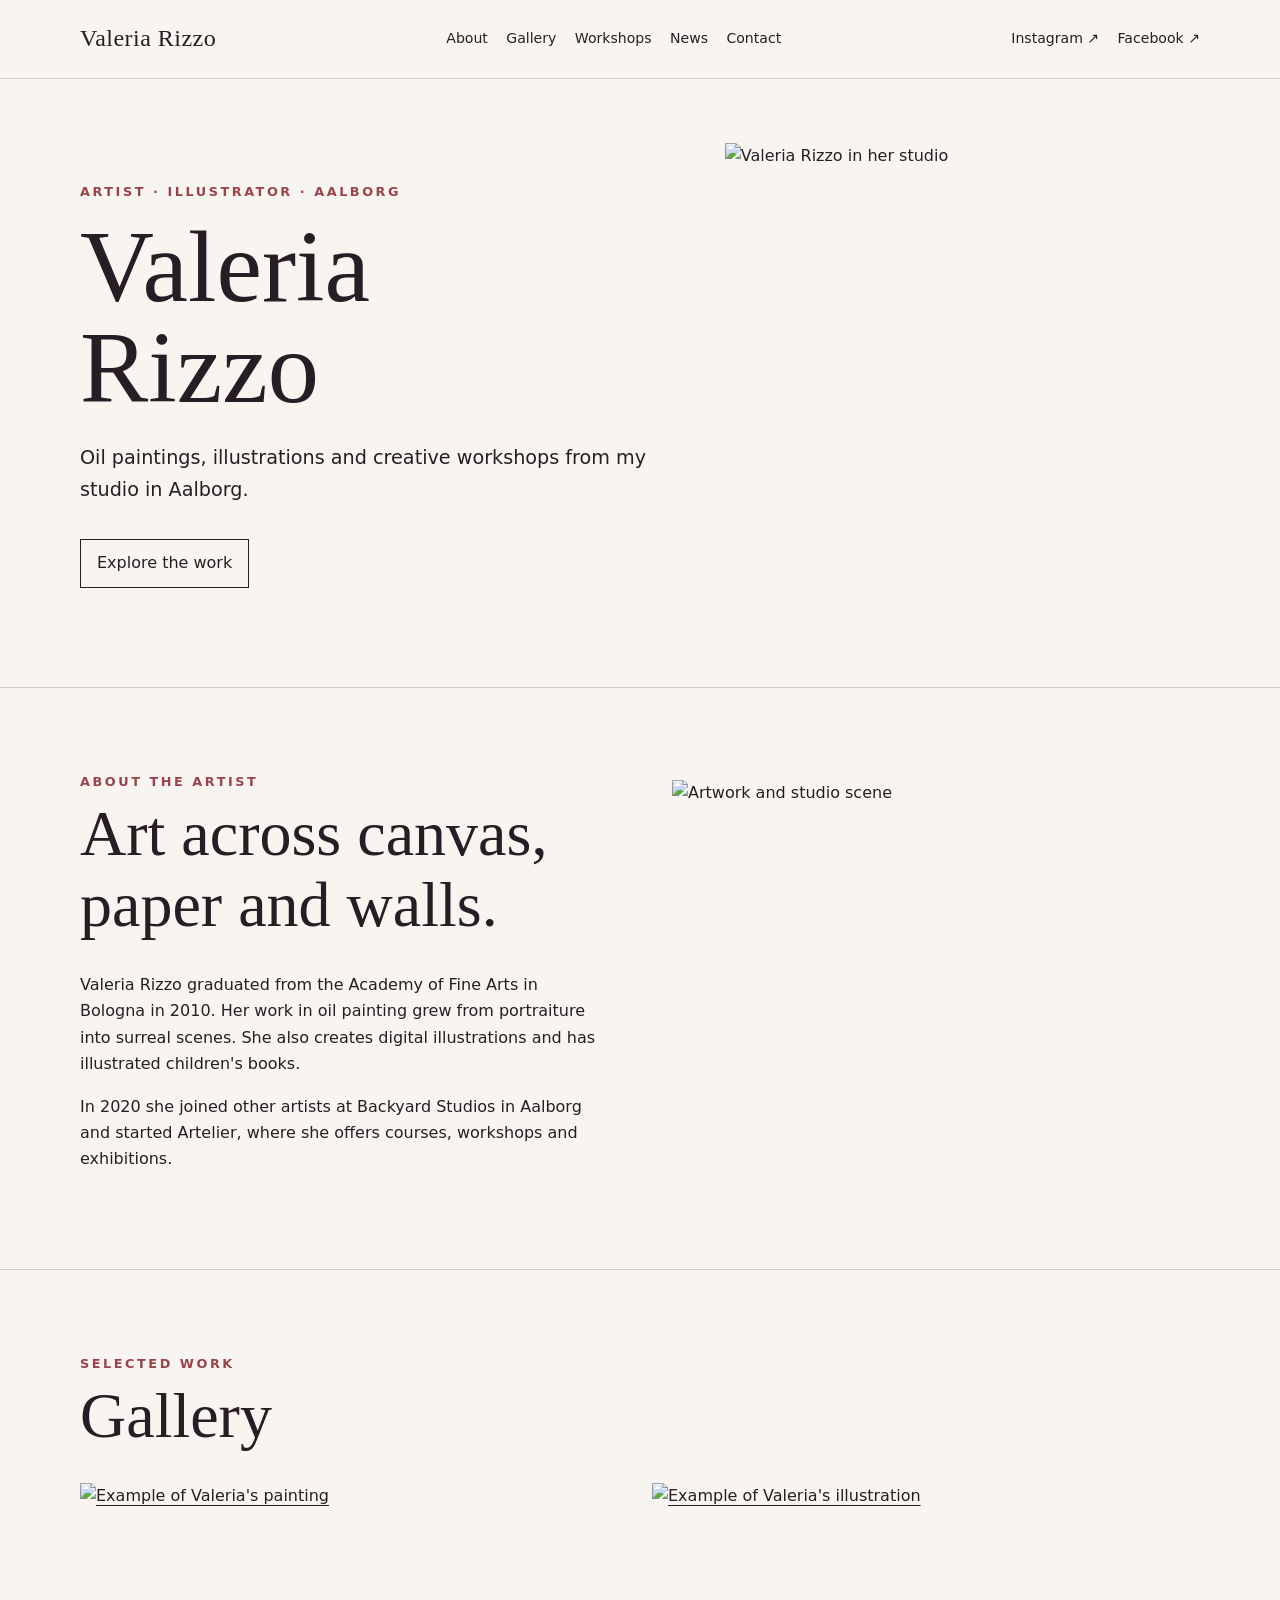
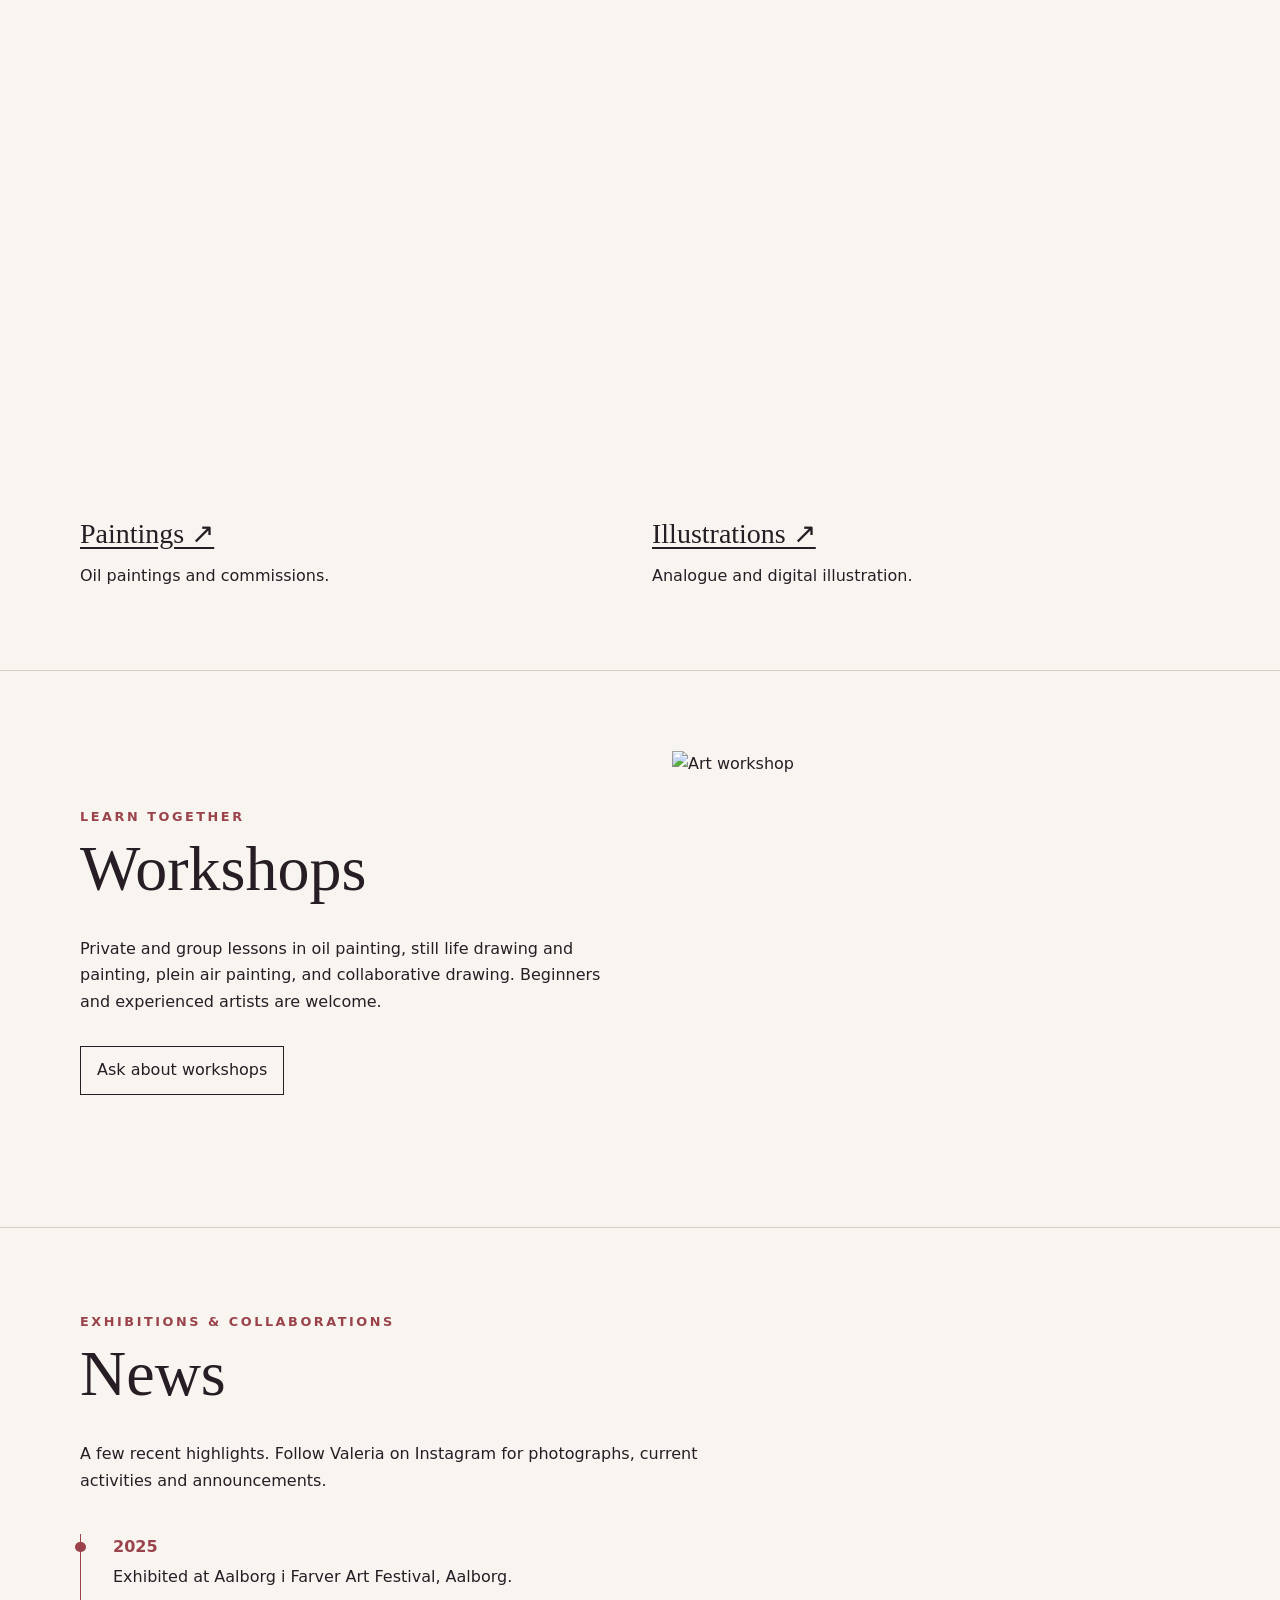
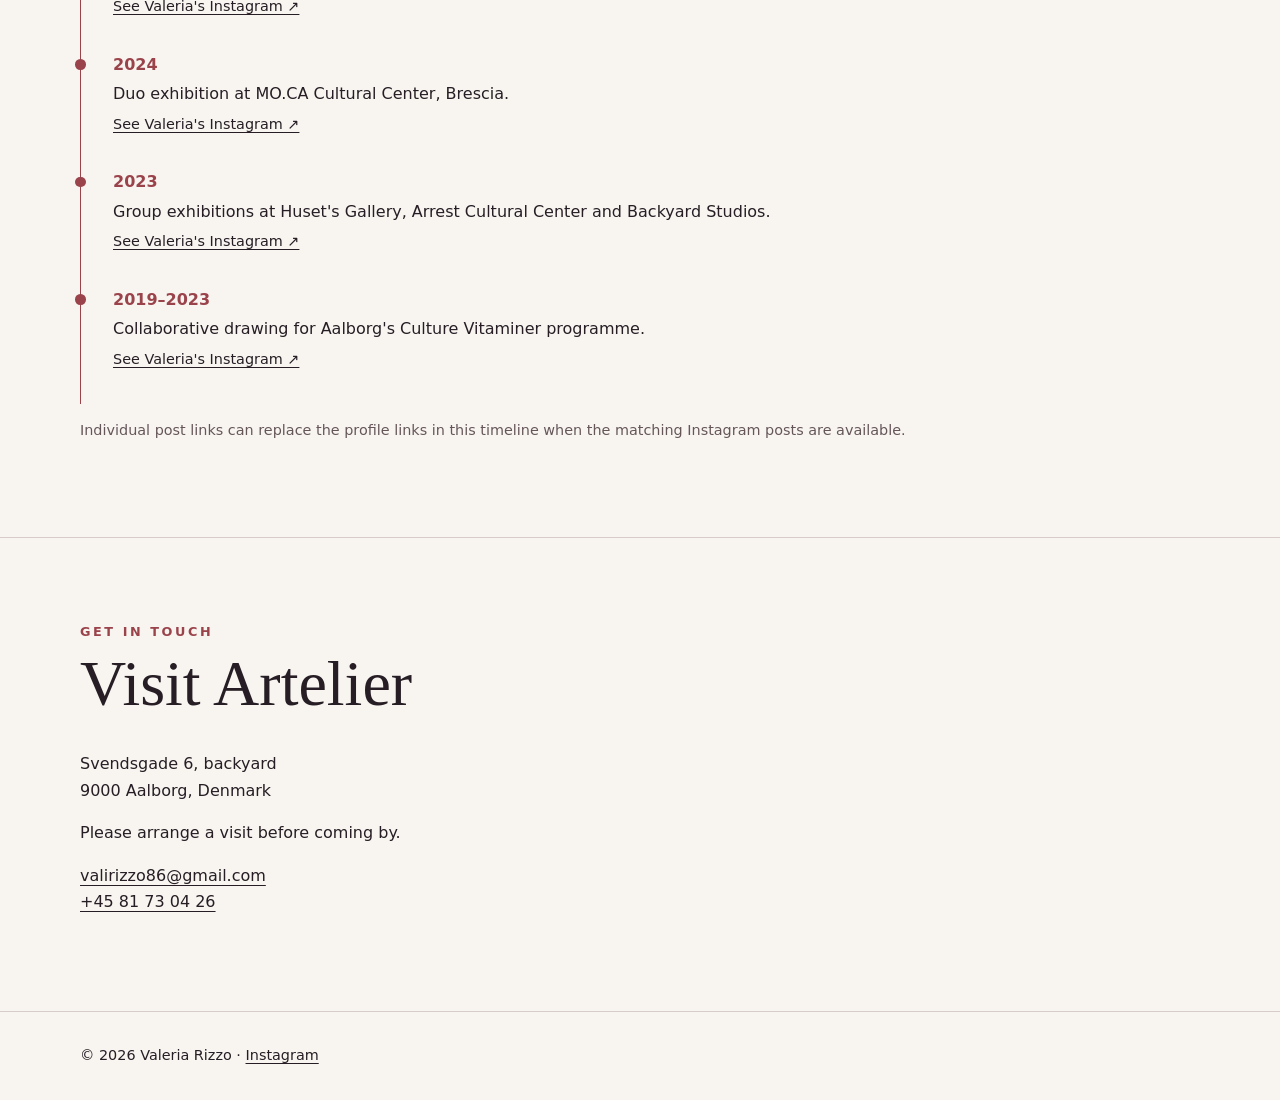
==== index.html @ 7d2f2f13 "Create index.html for artist portfolio website This commit adds a new HTML file for Valeria Rizzo's " ====
<!doctype html>
<html lang="en">
<head>
  <meta charset="utf-8">
  <meta name="viewport" content="width=device-width, initial-scale=1">
  <meta name="description" content="Paintings, illustrations and art workshops by Valeria Rizzo in Aalborg, Denmark.">
  <title>Valeria Rizzo — Artelier</title>
  <link rel="icon" type="image/svg+xml" href="data:image/svg+xml,%3Csvg xmlns='http://www.w3.org/2000/svg' viewBox='0 0 64 64'%3E%3Crect width='64' height='64' fill='%23271e23'/%3E%3Ctext x='32' y='45' fill='%23f7ede4' text-anchor='middle' font-family='serif' font-size='42'%3EV%3C/text%3E%3C/svg%3E">
  <style>
    :root { color-scheme: light; --ink:#261e24; --paper:#f8f5f1; --accent:#9a434b; --line:#d8ccc8; }
    * { box-sizing:border-box; }
    html { scroll-behavior:smooth; }
    body { margin:0; background:var(--paper); color:var(--ink); font:1rem/1.65 system-ui,-apple-system,Segoe UI,sans-serif; }
    a { color:inherit; text-underline-offset:.22em; }
    a:hover { color:var(--accent); }
    img { width:100%; display:block; object-fit:cover; }
    .wrap { width:min(1120px,calc(100% - 2.5rem)); margin:auto; }
    header { border-bottom:1px solid var(--line); background:var(--paper); }
    .top { display:flex; align-items:center; justify-content:space-between; gap:1.5rem; padding:1.2rem 0; }
    .brand, h1, h2, h3 { font-family:Georgia,'Times New Roman',serif; font-weight:400; }
    .brand { font-size:1.5rem; letter-spacing:.02em; text-decoration:none; white-space:nowrap; }
    nav, .social { display:flex; flex-wrap:wrap; gap:.45rem 1.15rem; align-items:center; }
    nav a, .social a { font-size:.88rem; text-decoration:none; }
    .social { justify-content:flex-end; }
    .hero { display:grid; grid-template-columns:1.1fr .9fr; min-height:570px; align-items:center; gap:4rem; padding:4rem 0; }
    .eyebrow { text-transform:uppercase; letter-spacing:.2em; color:var(--accent); font-size:.8rem; font-weight:700; }
    h1 { font-size:clamp(3.8rem,8vw,7.5rem); line-height:.98; margin:.8rem 0 1.5rem; }
    .lead { font-size:1.2rem; max-width:36rem; }
    .hero img { height:480px; }
    section { padding:5rem 0; border-top:1px solid var(--line); }
    h2 { font-size:clamp(2.5rem,5vw,4.2rem); line-height:1.1; margin:.3rem 0 2rem; }
    h3 { font-size:1.75rem; margin:.4rem 0; }
    .split { display:grid; grid-template-columns:1fr 1fr; gap:4rem; align-items:center; }
    .split img { aspect-ratio:4/3; }
    .prose { max-width:66ch; }
    .gallery { display:grid; grid-template-columns:repeat(2,1fr); gap:1.5rem; }
    .gallery article img { aspect-ratio:3/3.4; }
    .gallery article a { display:block; }
    .gallery article p { margin:.3rem 0 0; }
    .timeline { list-style:none; padding:0; margin:2.5rem 0 0; border-left:1px solid var(--accent); }
    .timeline li { position:relative; padding:0 0 2rem 2rem; }
    .timeline li::before { content:''; position:absolute; width:.65rem; height:.65rem; border-radius:50%; background:var(--accent); left:-.36rem; top:.48rem; }
    .timeline time { color:var(--accent); font-weight:700; }
    .timeline p { margin:.2rem 0; }
    .timeline a { font-size:.9rem; }
    .note { font-size:.9rem; color:#65565a; }
    .button { display:inline-block; border:1px solid var(--ink); padding:.65rem 1rem; text-decoration:none; margin-top:.9rem; }
    footer { border-top:1px solid var(--line); padding:2rem 0; font-size:.9rem; }
    @media(max-width:800px) { .top { align-items:flex-start; flex-direction:column; } .hero,.split { grid-template-columns:1fr; gap:2rem; min-height:0; } .hero { padding:3rem 0; } .hero img { height:auto; max-height:520px; } section { padding:3.5rem 0; } }
    @media(max-width:520px) { .gallery { grid-template-columns:1fr; } h1 { font-size:3.8rem; } }
  </style>
</head>
<body>
  <header>
    <div class="wrap top">
      <a class="brand" href="#home">Valeria Rizzo</a>
      <nav aria-label="Main navigation">
        <a href="#about">About</a><a href="#gallery">Gallery</a><a href="#workshops">Workshops</a><a href="#news">News</a><a href="#contact">Contact</a>
      </nav>
      <div class="social"><a href="https://www.instagram.com/valipaint/" target="_blank" rel="noopener noreferrer">Instagram ↗</a><a href="https://www.facebook.com/valeria.rizzo.54738" target="_blank" rel="noopener noreferrer">Facebook ↗</a></div>
    </div>
  </header>
  <main id="home">
    <div class="wrap hero">
      <div><span class="eyebrow">Artist · Illustrator · Aalborg</span><h1>Valeria<br>Rizzo</h1><p class="lead">Oil paintings, illustrations and creative workshops from my studio in Aalborg.</p><a class="button" href="#gallery">Explore the work</a></div>
      <img src="https://static.wixstatic.com/media/8be133_e450e30cafd84d299d033223496c93ed~mv2.jpg" alt="Valeria Rizzo in her studio">
    </div>
    <section id="about"><div class="wrap split"><div><span class="eyebrow">About the artist</span><h2>Art across canvas, paper and walls.</h2><div class="prose"><p>Valeria Rizzo graduated from the Academy of Fine Arts in Bologna in 2010. Her work in oil painting grew from portraiture into surreal scenes. She also creates digital illustrations and has illustrated children's books.</p><p>In 2020 she joined other artists at Backyard Studios in Aalborg and started Artelier, where she offers courses, workshops and exhibitions.</p></div></div><img src="https://static.wixstatic.com/media/8be133_fe0573f189de481abc08527c82d72833~mv2.png" alt="Artwork and studio scene"></div></section>
    <section id="gallery"><div class="wrap"><span class="eyebrow">Selected work</span><h2>Gallery</h2><div class="gallery"><article><a href="https://www.valeandart.com/paintings"><img loading="lazy" src="https://static.wixstatic.com/media/8be133_415001bd65e64ce58bc88fdc8929a309~mv2.jpg" alt="Example of Valeria's painting"><h3>Paintings ↗</h3></a><p>Oil paintings and commissions.</p></article><article><a href="https://www.valeandart.com/illustrations"><img loading="lazy" src="https://static.wixstatic.com/media/8be133_2f87b4382221489284aac93825d49f47~mv2.jpeg" alt="Example of Valeria's illustration"><h3>Illustrations ↗</h3></a><p>Analogue and digital illustration.</p></article></div></div></section>
    <section id="workshops"><div class="wrap split"><div><span class="eyebrow">Learn together</span><h2>Workshops</h2><p class="prose">Private and group lessons in oil painting, still life drawing and painting, plein air painting, and collaborative drawing. Beginners and experienced artists are welcome.</p><a class="button" href="mailto:valirizzo86@gmail.com?subject=Workshop%20enquiry">Ask about workshops</a></div><img loading="lazy" src="https://static.wixstatic.com/media/8be133_0cd5cf7832894fc5b6214b515ec6cce0~mv2.png" alt="Art workshop"></div></section>
    <section id="news"><div class="wrap"><span class="eyebrow">Exhibitions & collaborations</span><h2>News</h2><p class="prose">A few recent highlights. Follow Valeria on Instagram for photographs, current activities and announcements.</p><ol class="timeline"><li><time datetime="2025">2025</time><p>Exhibited at Aalborg i Farver Art Festival, Aalborg.</p><a href="https://www.instagram.com/valipaint/" target="_blank" rel="noopener noreferrer">See Valeria's Instagram ↗</a></li><li><time datetime="2024">2024</time><p>Duo exhibition at MO.CA Cultural Center, Brescia.</p><a href="https://www.instagram.com/valipaint/" target="_blank" rel="noopener noreferrer">See Valeria's Instagram ↗</a></li><li><time datetime="2023">2023</time><p>Group exhibitions at Huset's Gallery, Arrest Cultural Center and Backyard Studios.</p><a href="https://www.instagram.com/valipaint/" target="_blank" rel="noopener noreferrer">See Valeria's Instagram ↗</a></li><li><time datetime="2019">2019–2023</time><p>Collaborative drawing for Aalborg's Culture Vitaminer programme.</p><a href="https://www.instagram.com/valipaint/" target="_blank" rel="noopener noreferrer">See Valeria's Instagram ↗</a></li></ol><p class="note">Individual post links can replace the profile links in this timeline when the matching Instagram posts are available.</p></div></section>
    <section id="contact"><div class="wrap"><span class="eyebrow">Get in touch</span><h2>Visit Artelier</h2><p>Svendsgade 6, backyard<br>9000 Aalborg, Denmark</p><p>Please arrange a visit before coming by.</p><p><a href="mailto:valirizzo86@gmail.com">valirizzo86@gmail.com</a><br><a href="tel:+4581730426">+45 81 73 04 26</a></p></div></section>
  </main>
  <footer><div class="wrap">© <span id="year"></span> Valeria Rizzo · <a href="https://www.instagram.com/valipaint/">Instagram</a></div></footer>
  <script>document.getElementById('year').textContent = new Date().getFullYear();</script>
</body>
</html>
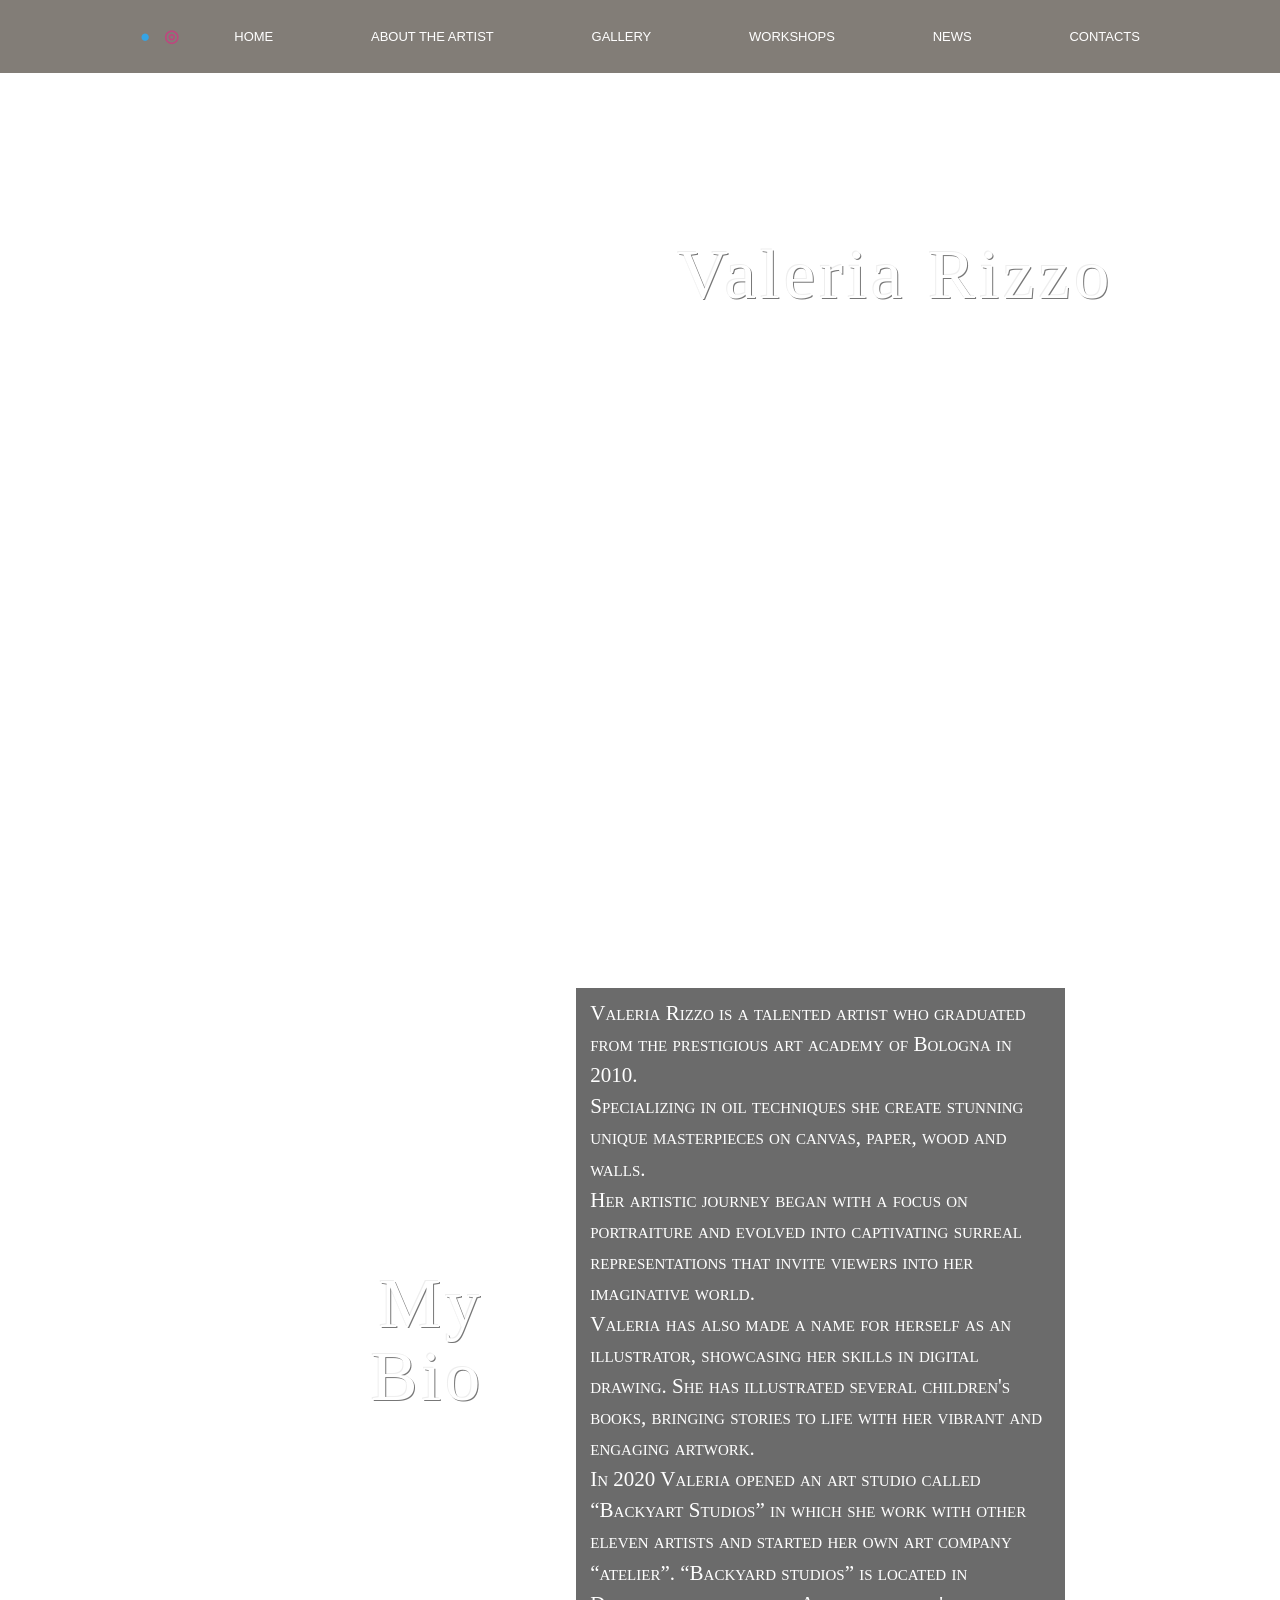
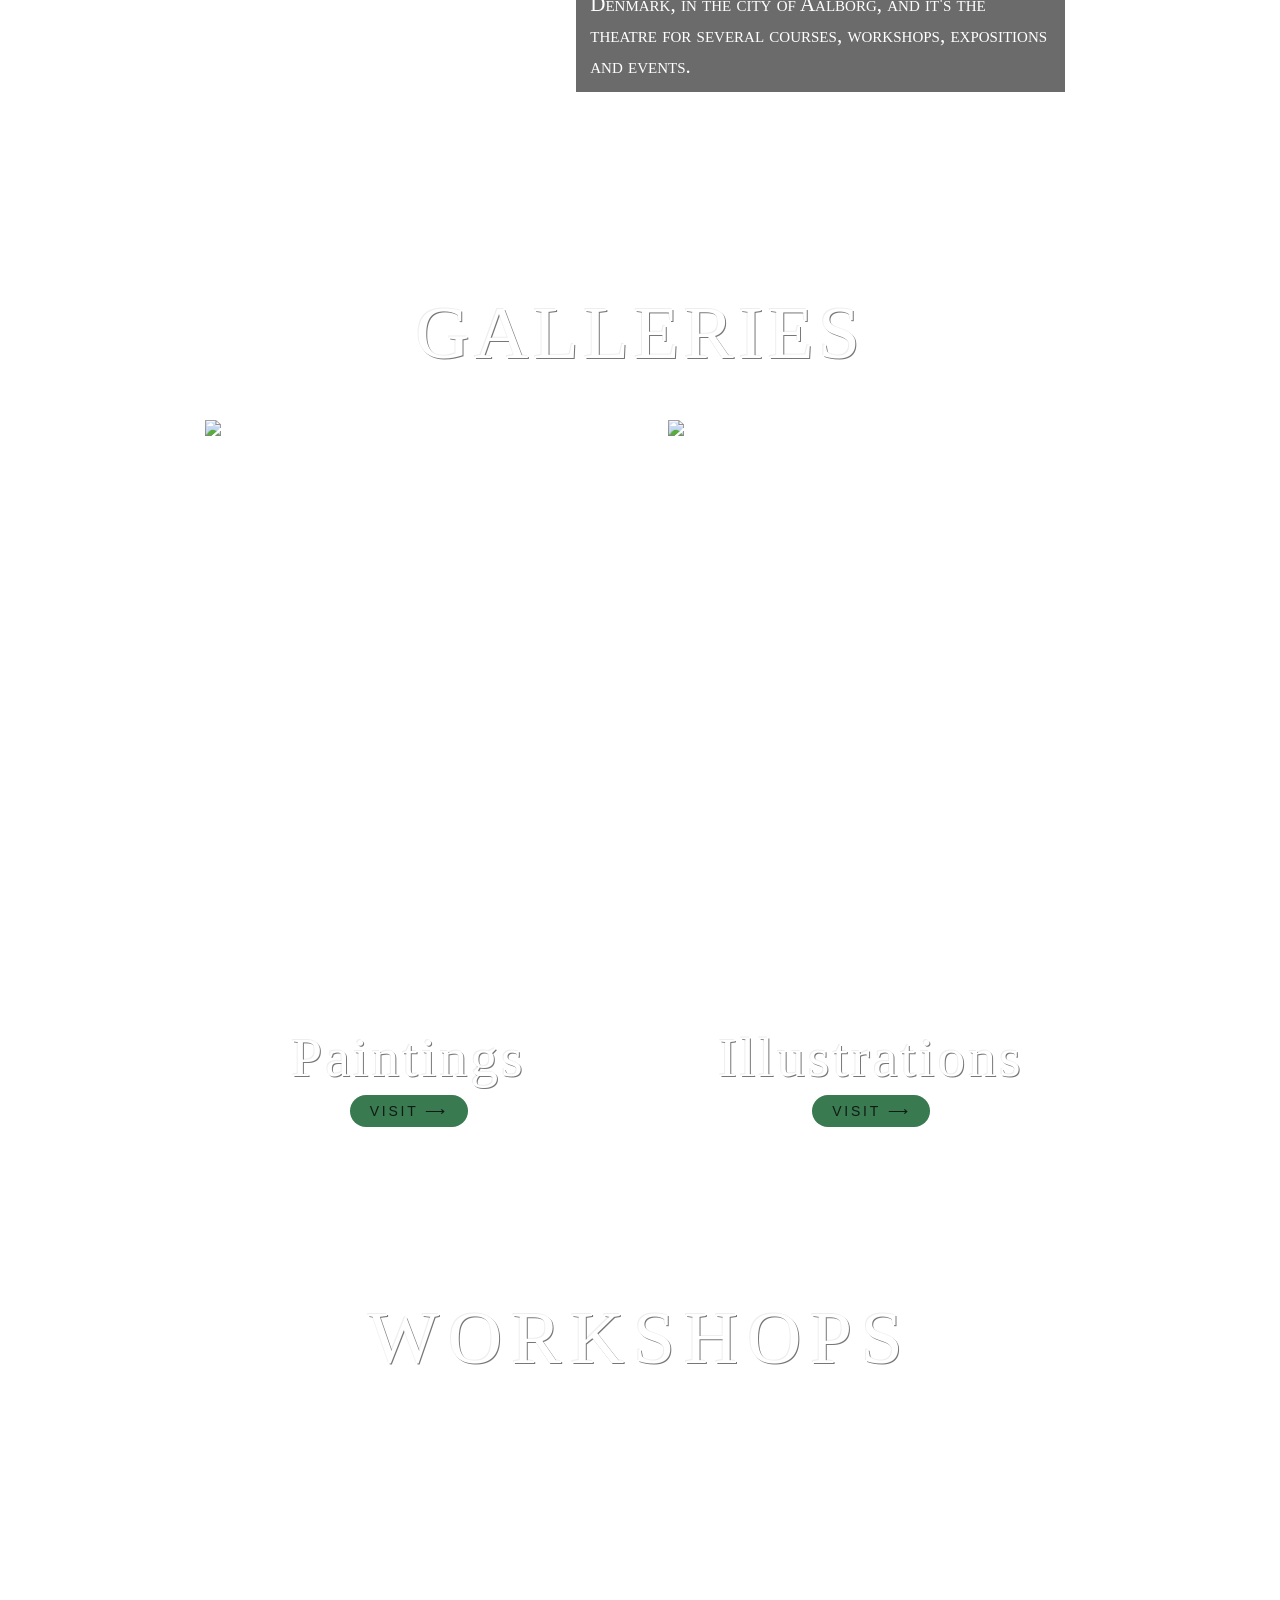
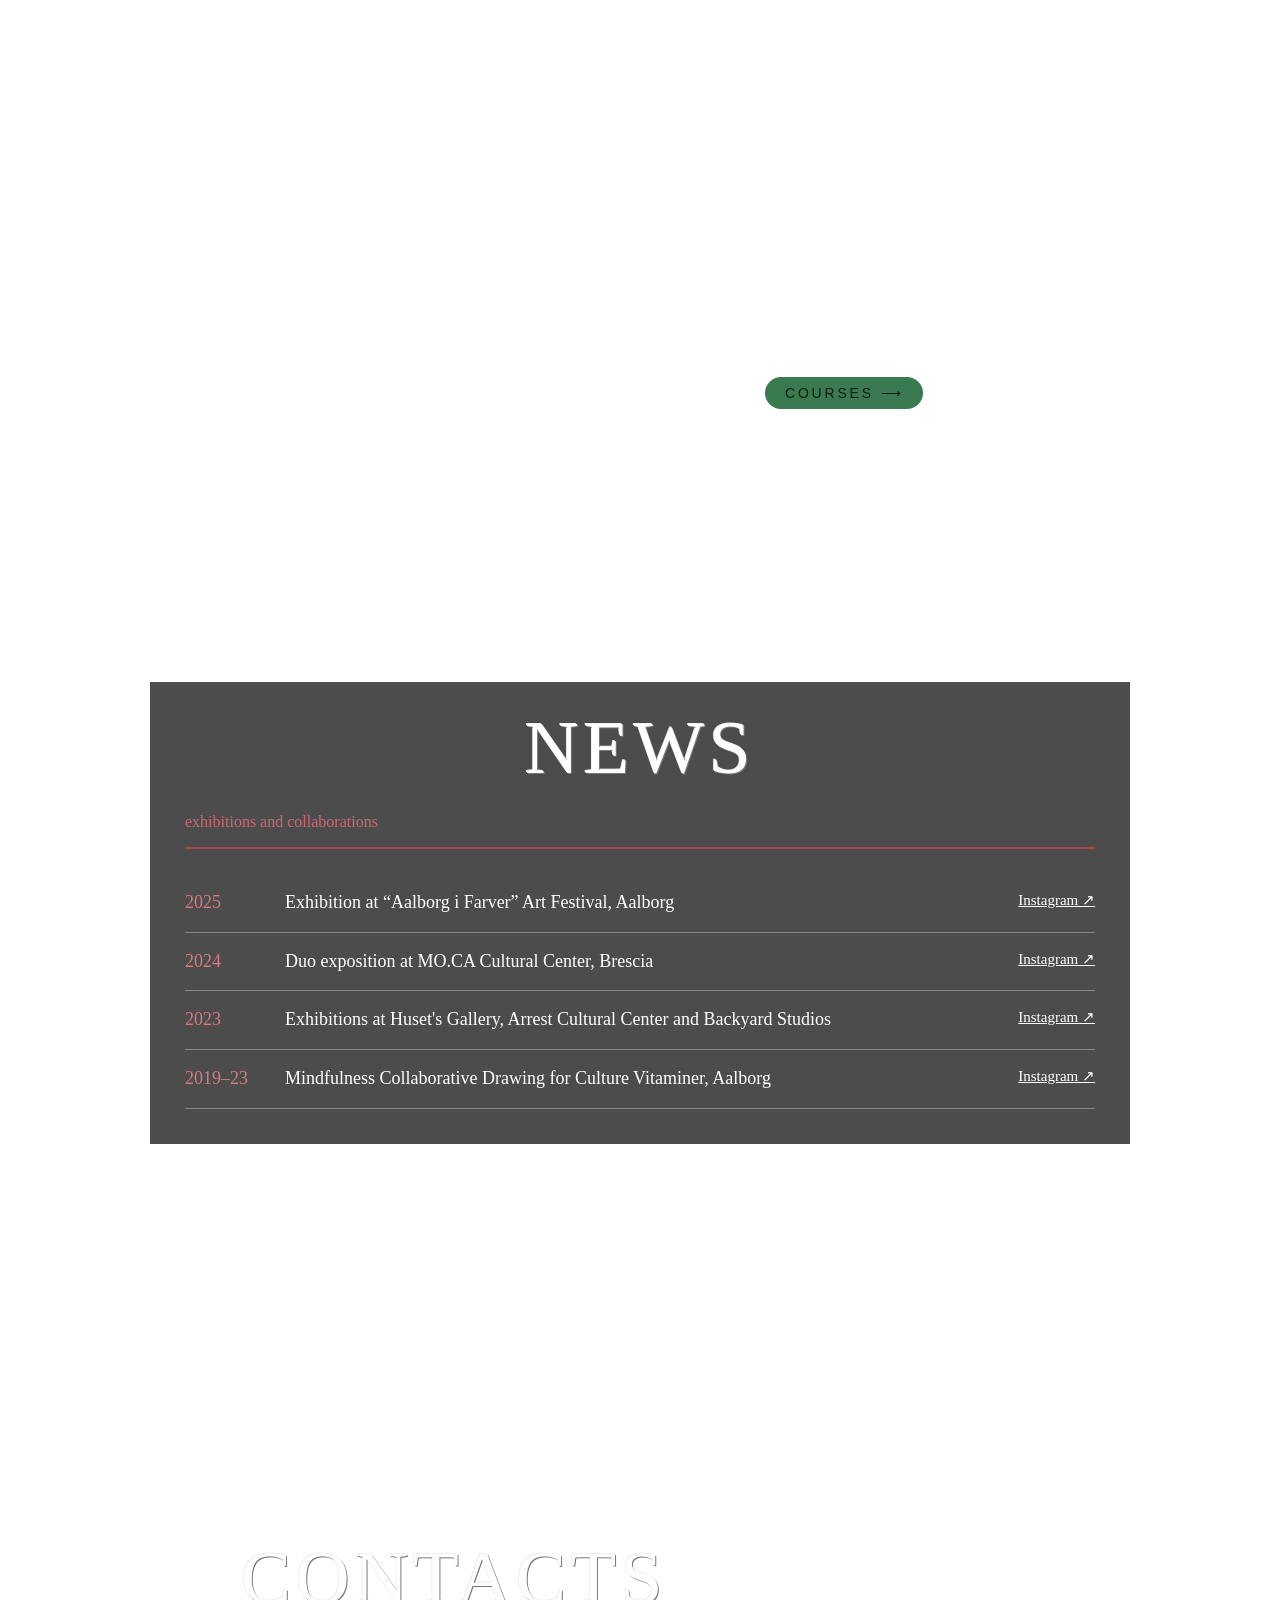
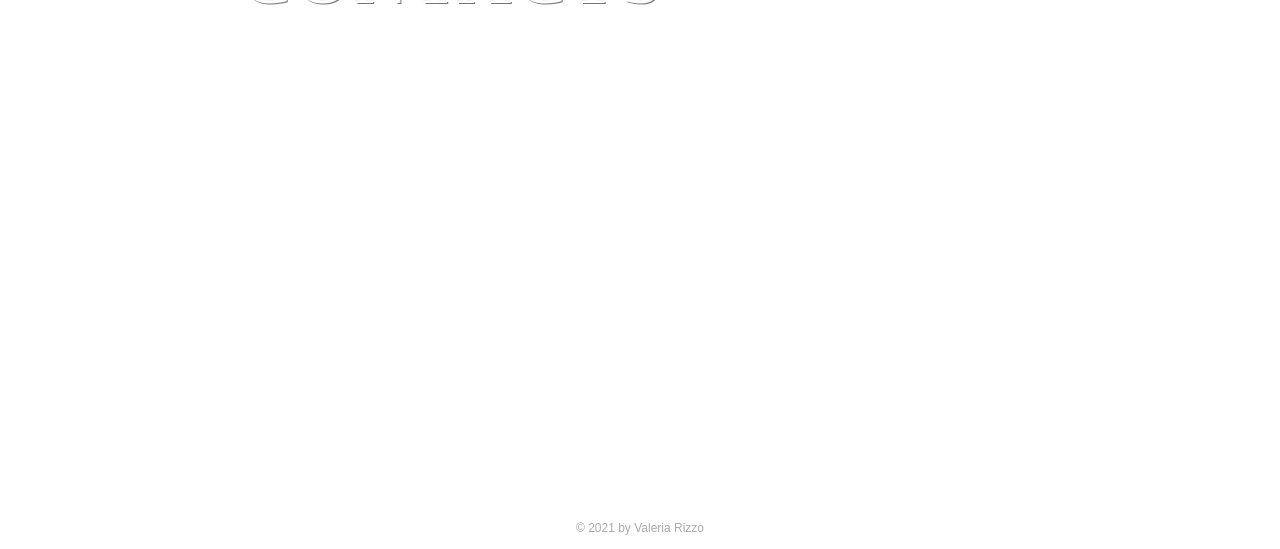
==== commit e82743dc: "version 0" ====
--- a/index.html
+++ b/index.html
@@ -1,77 +1,75 @@
 <!doctype html>
 <html lang="en">
 <head>
-  <meta charset="utf-8">
-  <meta name="viewport" content="width=device-width, initial-scale=1">
-  <meta name="description" content="Paintings, illustrations and art workshops by Valeria Rizzo in Aalborg, Denmark.">
-  <title>Valeria Rizzo — Artelier</title>
-  <link rel="icon" type="image/svg+xml" href="data:image/svg+xml,%3Csvg xmlns='http://www.w3.org/2000/svg' viewBox='0 0 64 64'%3E%3Crect width='64' height='64' fill='%23271e23'/%3E%3Ctext x='32' y='45' fill='%23f7ede4' text-anchor='middle' font-family='serif' font-size='42'%3EV%3C/text%3E%3C/svg%3E">
-  <style>
-    :root { color-scheme: light; --ink:#261e24; --paper:#f8f5f1; --accent:#9a434b; --line:#d8ccc8; }
-    * { box-sizing:border-box; }
-    html { scroll-behavior:smooth; }
-    body { margin:0; background:var(--paper); color:var(--ink); font:1rem/1.65 system-ui,-apple-system,Segoe UI,sans-serif; }
-    a { color:inherit; text-underline-offset:.22em; }
-    a:hover { color:var(--accent); }
-    img { width:100%; display:block; object-fit:cover; }
-    .wrap { width:min(1120px,calc(100% - 2.5rem)); margin:auto; }
-    header { border-bottom:1px solid var(--line); background:var(--paper); }
-    .top { display:flex; align-items:center; justify-content:space-between; gap:1.5rem; padding:1.2rem 0; }
-    .brand, h1, h2, h3 { font-family:Georgia,'Times New Roman',serif; font-weight:400; }
-    .brand { font-size:1.5rem; letter-spacing:.02em; text-decoration:none; white-space:nowrap; }
-    nav, .social { display:flex; flex-wrap:wrap; gap:.45rem 1.15rem; align-items:center; }
-    nav a, .social a { font-size:.88rem; text-decoration:none; }
-    .social { justify-content:flex-end; }
-    .hero { display:grid; grid-template-columns:1.1fr .9fr; min-height:570px; align-items:center; gap:4rem; padding:4rem 0; }
-    .eyebrow { text-transform:uppercase; letter-spacing:.2em; color:var(--accent); font-size:.8rem; font-weight:700; }
-    h1 { font-size:clamp(3.8rem,8vw,7.5rem); line-height:.98; margin:.8rem 0 1.5rem; }
-    .lead { font-size:1.2rem; max-width:36rem; }
-    .hero img { height:480px; }
-    section { padding:5rem 0; border-top:1px solid var(--line); }
-    h2 { font-size:clamp(2.5rem,5vw,4.2rem); line-height:1.1; margin:.3rem 0 2rem; }
-    h3 { font-size:1.75rem; margin:.4rem 0; }
-    .split { display:grid; grid-template-columns:1fr 1fr; gap:4rem; align-items:center; }
-    .split img { aspect-ratio:4/3; }
-    .prose { max-width:66ch; }
-    .gallery { display:grid; grid-template-columns:repeat(2,1fr); gap:1.5rem; }
-    .gallery article img { aspect-ratio:3/3.4; }
-    .gallery article a { display:block; }
-    .gallery article p { margin:.3rem 0 0; }
-    .timeline { list-style:none; padding:0; margin:2.5rem 0 0; border-left:1px solid var(--accent); }
-    .timeline li { position:relative; padding:0 0 2rem 2rem; }
-    .timeline li::before { content:''; position:absolute; width:.65rem; height:.65rem; border-radius:50%; background:var(--accent); left:-.36rem; top:.48rem; }
-    .timeline time { color:var(--accent); font-weight:700; }
-    .timeline p { margin:.2rem 0; }
-    .timeline a { font-size:.9rem; }
-    .note { font-size:.9rem; color:#65565a; }
-    .button { display:inline-block; border:1px solid var(--ink); padding:.65rem 1rem; text-decoration:none; margin-top:.9rem; }
-    footer { border-top:1px solid var(--line); padding:2rem 0; font-size:.9rem; }
-    @media(max-width:800px) { .top { align-items:flex-start; flex-direction:column; } .hero,.split { grid-template-columns:1fr; gap:2rem; min-height:0; } .hero { padding:3rem 0; } .hero img { height:auto; max-height:520px; } section { padding:3.5rem 0; } }
-    @media(max-width:520px) { .gallery { grid-template-columns:1fr; } h1 { font-size:3.8rem; } }
-  </style>
+<meta charset="utf-8"><meta name="viewport" content="width=device-width, initial-scale=1">
+<title>HOME | Valeria</title>
+<meta name="description" content="Valeria Rizzo — paintings, illustrations and workshops in Aalborg.">
+<style>
+  :root { --white:#fff; --green:#397a50; --red:#a64750; }
+  * { box-sizing:border-box; }
+  html { scroll-behavior:smooth; }
+  body { margin:0; color:var(--white); background:#fff; }
+  a { color:inherit; }
+  .art-heading { font-family:Georgia,'Times New Roman',serif; font-weight:400; letter-spacing:.06em; text-shadow:1px 1px 0 #777,-1px -1px 0 #eee; }
+  .cover { position:relative; isolation:isolate; background:none; }
+  .cover::before { content:""; position:absolute; inset:0; z-index:-1; background-image:var(--art); background-position:center; background-size:cover; background-attachment:fixed; }
+  /* Keep the artwork anchored to the viewport while foreground content scrolls. */
+  header { position:absolute; inset:0 0 auto; z-index:2; height:73px; background:rgba(33,24,13,.56); font:13px Arial,sans-serif; }
+  .nav-wrap { max-width:1000px; height:100%; margin:auto; display:flex; align-items:center; gap:55px; }
+  .social { display:flex; gap:14px; align-items:center; }
+  .social a { text-decoration:none; font-weight:bold; font-size:17px; }
+  .social a:first-child { color:#35a4e5; }.social a:last-child { color:#bc487e; }
+  nav { display:flex; justify-content:space-between; gap:30px; flex:1; }
+  nav a { text-decoration:none; white-space:nowrap; }
+  nav a:hover { text-decoration:underline; }
+  .hero { min-height:840px; height:100vh; max-height:980px; --art:url('https://static.wixstatic.com/media/8be133_4eb061032e5b473d9931a80379a6a643~mv2.jpg'); }
+  .hero h1 { position:absolute; top:26%; right:13%; font-size:clamp(50px,5.5vw,78px); margin:0; }
+  .down { position:absolute; bottom:20%; left:50%; transform:translateX(-50%); font:70px/1 Arial,sans-serif; text-decoration:none; }
+  .bio { min-height:880px; --art:url('https://static.wixstatic.com/media/8be133_e450e30cafd84d299d033223496c93ed~mv2.jpg'); display:flex; align-items:center; justify-content:center; }
+  .bio-inner { width:min(850px,92%); display:grid; grid-template-columns:35% 65%; align-items:center; }
+  .bio h2 { font-size:70px; line-height:1.05; text-align:right; margin:0 28px 0 0; }
+  .bio-copy { border-left:3px solid white; padding:0 0 0 11%; }
+  .bio-copy p { background:rgba(0,0,0,.58); padding:10px 14px; font:small-caps 21px/1.48 Georgia,serif; margin:0; }
+  .spacer { height:70px; background:white; }
+  .gallery { --art:url('https://static.wixstatic.com/media/8be133_fe0573f189de481abc08527c82d72833~mv2.png'); text-align:center; padding:42px 20px 30px; }
+  .gallery h2,.workshops h2,.news h2,.contact h2 { font-size:clamp(48px,6vw,75px); line-height:1.1; margin:0 0 45px; }
+  .gallery-grid { max-width:870px; margin:auto; display:grid; grid-template-columns:1fr 1fr; gap:55px; }
+  .gallery-grid img { width:100%; height:600px; object-fit:cover; display:block; }
+  .gallery-grid h3 { font-size:55px; margin:6px 0; }
+  .gallery-grid a { text-decoration:none; }
+  .pill { display:inline-block; background:var(--green); border-radius:30px; padding:8px 20px; font:14px Arial,sans-serif; letter-spacing:.2em; text-decoration:none; color:#101b15; }
+  .pill:hover { filter:brightness(1.2); }
+  .workshops { min-height:930px; --art:linear-gradient(#0008,#0008),url('https://static.wixstatic.com/media/8be133_b2db0adc5c324e56b676e0bb986cf188~mv2.png'); padding:70px 20px; }
+  .workshops h2 { text-align:center; letter-spacing:.12em; }
+  .workshop-copy { width:300px; margin:90px max(10%,calc((100% - 850px)/2)) 0 auto; }
+  .workshop-copy p { font:small-caps 21px/1.45 Georgia,serif; }
+  .news { min-height:760px; --art:linear-gradient(#0007,#0007),url('https://static.wixstatic.com/media/8be133_c35999d08713418a93888ee007b5c206~mv2.jpg'); padding:55px 20px; }
+  .news-panel { max-width:980px; margin:auto; padding:25px 35px 35px; background:rgba(0,0,0,.7); }
+  .news h2 { text-align:center; margin-bottom:24px; }
+  .news-sub { border-bottom:2px solid var(--red); color:#cc6871; padding:0 0 16px; margin-bottom:25px; font:16px Georgia,serif; }
+  .timeline { list-style:none; margin:0; padding:0; font:18px/1.65 Georgia,serif; }
+  .timeline li { display:grid; grid-template-columns:85px 1fr auto; gap:15px; border-bottom:1px solid #fff5; padding:14px 0; }
+  .timeline time { color:#d67980; }.timeline a { color:#fff; font-size:15px; }
+  .contact { min-height:650px; --art:linear-gradient(90deg,#111 10%,#1118),url('https://static.wixstatic.com/media/cb0b9b_b9e99004452d433b980bf4b82bdfe999~mv2.jpg'); display:flex; align-items:flex-start; justify-content:center; padding:80px 20px; }
+  .contact-inner { width:460px; text-align:center; margin-right:30%; }
+  .contact h2 { margin-bottom:60px; }.contact p { font:18px/1.45 Georgia,serif; }
+  footer { color:#aaa; text-align:center; padding:14px; font:12px Arial,sans-serif; }
+  @supports (-webkit-touch-callout: none) { .cover::before { background-attachment:scroll; } }
+  @media(max-width:750px) { header { height:auto; position:absolute; } .nav-wrap { padding:15px; display:block; } .social { justify-content:center; margin-bottom:12px; } nav { justify-content:center; flex-wrap:wrap; gap:10px 20px; } .hero { min-height:650px; } .hero h1 { top:35%; right:5%; left:5%; text-align:center; } .bio { min-height:700px; } .bio-inner { grid-template-columns:1fr; padding:60px 0; } .bio h2 { text-align:center; margin:0 0 25px; } .bio-copy { padding-left:15px; } .gallery-grid { gap:18px; } .gallery-grid img { height:300px; } .gallery-grid h3 { font-size:30px; } .workshops { min-height:650px; } .workshop-copy { margin:50px auto; } .timeline li { grid-template-columns:1fr; gap:3px; } .contact-inner { margin:0; } }
+</style>
 </head>
 <body>
-  <header>
-    <div class="wrap top">
-      <a class="brand" href="#home">Valeria Rizzo</a>
-      <nav aria-label="Main navigation">
-        <a href="#about">About</a><a href="#gallery">Gallery</a><a href="#workshops">Workshops</a><a href="#news">News</a><a href="#contact">Contact</a>
-      </nav>
-      <div class="social"><a href="https://www.instagram.com/valipaint/" target="_blank" rel="noopener noreferrer">Instagram ↗</a><a href="https://www.facebook.com/valeria.rizzo.54738" target="_blank" rel="noopener noreferrer">Facebook ↗</a></div>
-    </div>
-  </header>
-  <main id="home">
-    <div class="wrap hero">
-      <div><span class="eyebrow">Artist · Illustrator · Aalborg</span><h1>Valeria<br>Rizzo</h1><p class="lead">Oil paintings, illustrations and creative workshops from my studio in Aalborg.</p><a class="button" href="#gallery">Explore the work</a></div>
-      <img src="https://static.wixstatic.com/media/8be133_e450e30cafd84d299d033223496c93ed~mv2.jpg" alt="Valeria Rizzo in her studio">
-    </div>
-    <section id="about"><div class="wrap split"><div><span class="eyebrow">About the artist</span><h2>Art across canvas, paper and walls.</h2><div class="prose"><p>Valeria Rizzo graduated from the Academy of Fine Arts in Bologna in 2010. Her work in oil painting grew from portraiture into surreal scenes. She also creates digital illustrations and has illustrated children's books.</p><p>In 2020 she joined other artists at Backyard Studios in Aalborg and started Artelier, where she offers courses, workshops and exhibitions.</p></div></div><img src="https://static.wixstatic.com/media/8be133_fe0573f189de481abc08527c82d72833~mv2.png" alt="Artwork and studio scene"></div></section>
-    <section id="gallery"><div class="wrap"><span class="eyebrow">Selected work</span><h2>Gallery</h2><div class="gallery"><article><a href="https://www.valeandart.com/paintings"><img loading="lazy" src="https://static.wixstatic.com/media/8be133_415001bd65e64ce58bc88fdc8929a309~mv2.jpg" alt="Example of Valeria's painting"><h3>Paintings ↗</h3></a><p>Oil paintings and commissions.</p></article><article><a href="https://www.valeandart.com/illustrations"><img loading="lazy" src="https://static.wixstatic.com/media/8be133_2f87b4382221489284aac93825d49f47~mv2.jpeg" alt="Example of Valeria's illustration"><h3>Illustrations ↗</h3></a><p>Analogue and digital illustration.</p></article></div></div></section>
-    <section id="workshops"><div class="wrap split"><div><span class="eyebrow">Learn together</span><h2>Workshops</h2><p class="prose">Private and group lessons in oil painting, still life drawing and painting, plein air painting, and collaborative drawing. Beginners and experienced artists are welcome.</p><a class="button" href="mailto:valirizzo86@gmail.com?subject=Workshop%20enquiry">Ask about workshops</a></div><img loading="lazy" src="https://static.wixstatic.com/media/8be133_0cd5cf7832894fc5b6214b515ec6cce0~mv2.png" alt="Art workshop"></div></section>
-    <section id="news"><div class="wrap"><span class="eyebrow">Exhibitions & collaborations</span><h2>News</h2><p class="prose">A few recent highlights. Follow Valeria on Instagram for photographs, current activities and announcements.</p><ol class="timeline"><li><time datetime="2025">2025</time><p>Exhibited at Aalborg i Farver Art Festival, Aalborg.</p><a href="https://www.instagram.com/valipaint/" target="_blank" rel="noopener noreferrer">See Valeria's Instagram ↗</a></li><li><time datetime="2024">2024</time><p>Duo exhibition at MO.CA Cultural Center, Brescia.</p><a href="https://www.instagram.com/valipaint/" target="_blank" rel="noopener noreferrer">See Valeria's Instagram ↗</a></li><li><time datetime="2023">2023</time><p>Group exhibitions at Huset's Gallery, Arrest Cultural Center and Backyard Studios.</p><a href="https://www.instagram.com/valipaint/" target="_blank" rel="noopener noreferrer">See Valeria's Instagram ↗</a></li><li><time datetime="2019">2019–2023</time><p>Collaborative drawing for Aalborg's Culture Vitaminer programme.</p><a href="https://www.instagram.com/valipaint/" target="_blank" rel="noopener noreferrer">See Valeria's Instagram ↗</a></li></ol><p class="note">Individual post links can replace the profile links in this timeline when the matching Instagram posts are available.</p></div></section>
-    <section id="contact"><div class="wrap"><span class="eyebrow">Get in touch</span><h2>Visit Artelier</h2><p>Svendsgade 6, backyard<br>9000 Aalborg, Denmark</p><p>Please arrange a visit before coming by.</p><p><a href="mailto:valirizzo86@gmail.com">valirizzo86@gmail.com</a><br><a href="tel:+4581730426">+45 81 73 04 26</a></p></div></section>
-  </main>
-  <footer><div class="wrap">© <span id="year"></span> Valeria Rizzo · <a href="https://www.instagram.com/valipaint/">Instagram</a></div></footer>
-  <script>document.getElementById('year').textContent = new Date().getFullYear();</script>
-</body>
-</html>
+<header><div class="nav-wrap"><div class="social"><a aria-label="Facebook" href="https://www.facebook.com/valeria.rizzo.54738">●</a><a aria-label="Instagram" href="https://www.instagram.com/valipaint/">◎</a></div><nav aria-label="Main navigation"><a href="#home">HOME</a><a href="#about">ABOUT THE ARTIST</a><a href="#gallery">GALLERY</a><a href="#workshops">WORKSHOPS</a><a href="#news">NEWS</a><a href="#contact">CONTACTS</a></nav></div></header>
+<main>
+<section class="hero cover" id="home"><h1 class="art-heading">Valeria Rizzo</h1><a class="down" href="#about" aria-label="Scroll to biography">⌄</a></section>
+<section class="bio cover" id="about"><div class="bio-inner"><h2 class="art-heading">My<br>Bio</h2><div class="bio-copy"><p>Valeria Rizzo is a talented artist who graduated from the prestigious art academy of Bologna in 2010.<br>Specializing in oil techniques she create stunning unique masterpieces on canvas, paper, wood and walls.<br>Her artistic journey began with a focus on portraiture and evolved into captivating surreal representations that invite viewers into her imaginative world.<br>Valeria has also made a name for herself as an illustrator, showcasing her skills in digital drawing. She has illustrated several children's books, bringing stories to life with her vibrant and engaging artwork.<br>In 2020 Valeria opened an art studio called “Backyart Studios” in which she work with other eleven artists and started her own art company “atelier”. “Backyard studios” is located in Denmark, in the city of Aalborg, and it's the theatre for several courses, workshops, expositions and events.</p></div></div></section>
+<div class="spacer"></div>
+<section class="gallery cover" id="gallery"><h2 class="art-heading">GALLERIES</h2><div class="gallery-grid"><article><a href="https://www.valeandart.com/paintings"><img src="https://static.wixstatic.com/media/8be133_415001bd65e64ce58bc88fdc8929a309~mv2.jpg" alt="Valeria's painting"><h3 class="art-heading">Paintings</h3></a><a class="pill" href="https://www.valeandart.com/paintings">VISIT ⟶</a></article><article><a href="https://www.valeandart.com/illustrations"><img src="https://static.wixstatic.com/media/8be133_2f87b4382221489284aac93825d49f47~mv2.jpeg" alt="Valeria's illustration"><h3 class="art-heading">Illustrations</h3></a><a class="pill" href="https://www.valeandart.com/illustrations">VISIT ⟶</a></article></div></section>
+<div class="spacer"></div>
+<section class="workshops cover" id="workshops"><h2 class="art-heading">WORKSHOPS</h2><div class="workshop-copy"><p>Be part of an exciting opportunity to enhance your artistic skills! Sign up for one of more upcoming workshops!<br>I offer private or group lessons focused on oil painting technique, still life drawing and painting, en plain air painting, collaborative drawing.<br>Whether you're a beginner or looking to improve your skills, my courses are designed to inspire creativity and facilitate collaboration among artists.<br>Don't miss on the chance to expand your artistic potential!</p><a class="pill" href="https://www.valeandart.com/courses">COURSES ⟶</a></div></section>
+<div class="spacer"></div>
+<section class="news cover" id="news"><div class="news-panel"><h2 class="art-heading">NEWS</h2><div class="news-sub">exhibitions and collaborations</div><ol class="timeline"><li><time>2025</time><span>Exhibition at “Aalborg i Farver” Art Festival, Aalborg</span><a href="https://www.instagram.com/valipaint/">Instagram ↗</a></li><li><time>2024</time><span>Duo exposition at MO.CA Cultural Center, Brescia</span><a href="https://www.instagram.com/valipaint/">Instagram ↗</a></li><li><time>2023</time><span>Exhibitions at Huset's Gallery, Arrest Cultural Center and Backyard Studios</span><a href="https://www.instagram.com/valipaint/">Instagram ↗</a></li><li><time>2019–23</time><span>Mindfulness Collaborative Drawing for Culture Vitaminer, Aalborg</span><a href="https://www.instagram.com/valipaint/">Instagram ↗</a></li></ol></div></section>
+<div class="spacer"></div>
+<section class="contact cover" id="contact"><div class="contact-inner"><h2 class="art-heading">CONTACTS</h2><p>“ARTELIER” it's located in<br>Svendsgade 6, backyard, 9000 Aalborg (DK)<br>(let me know if you would like to come by, then I'll make sure to be there)</p><p>Tel number:<br><a href="tel:+4581730426">0045 81730426</a></p><p>Email adress<br><a href="mailto:valirizzo86@gmail.com">valirizzo86@gmail.com</a></p></div></section>
+</main><footer>© 2021 by Valeria Rizzo</footer>
+</body></html>
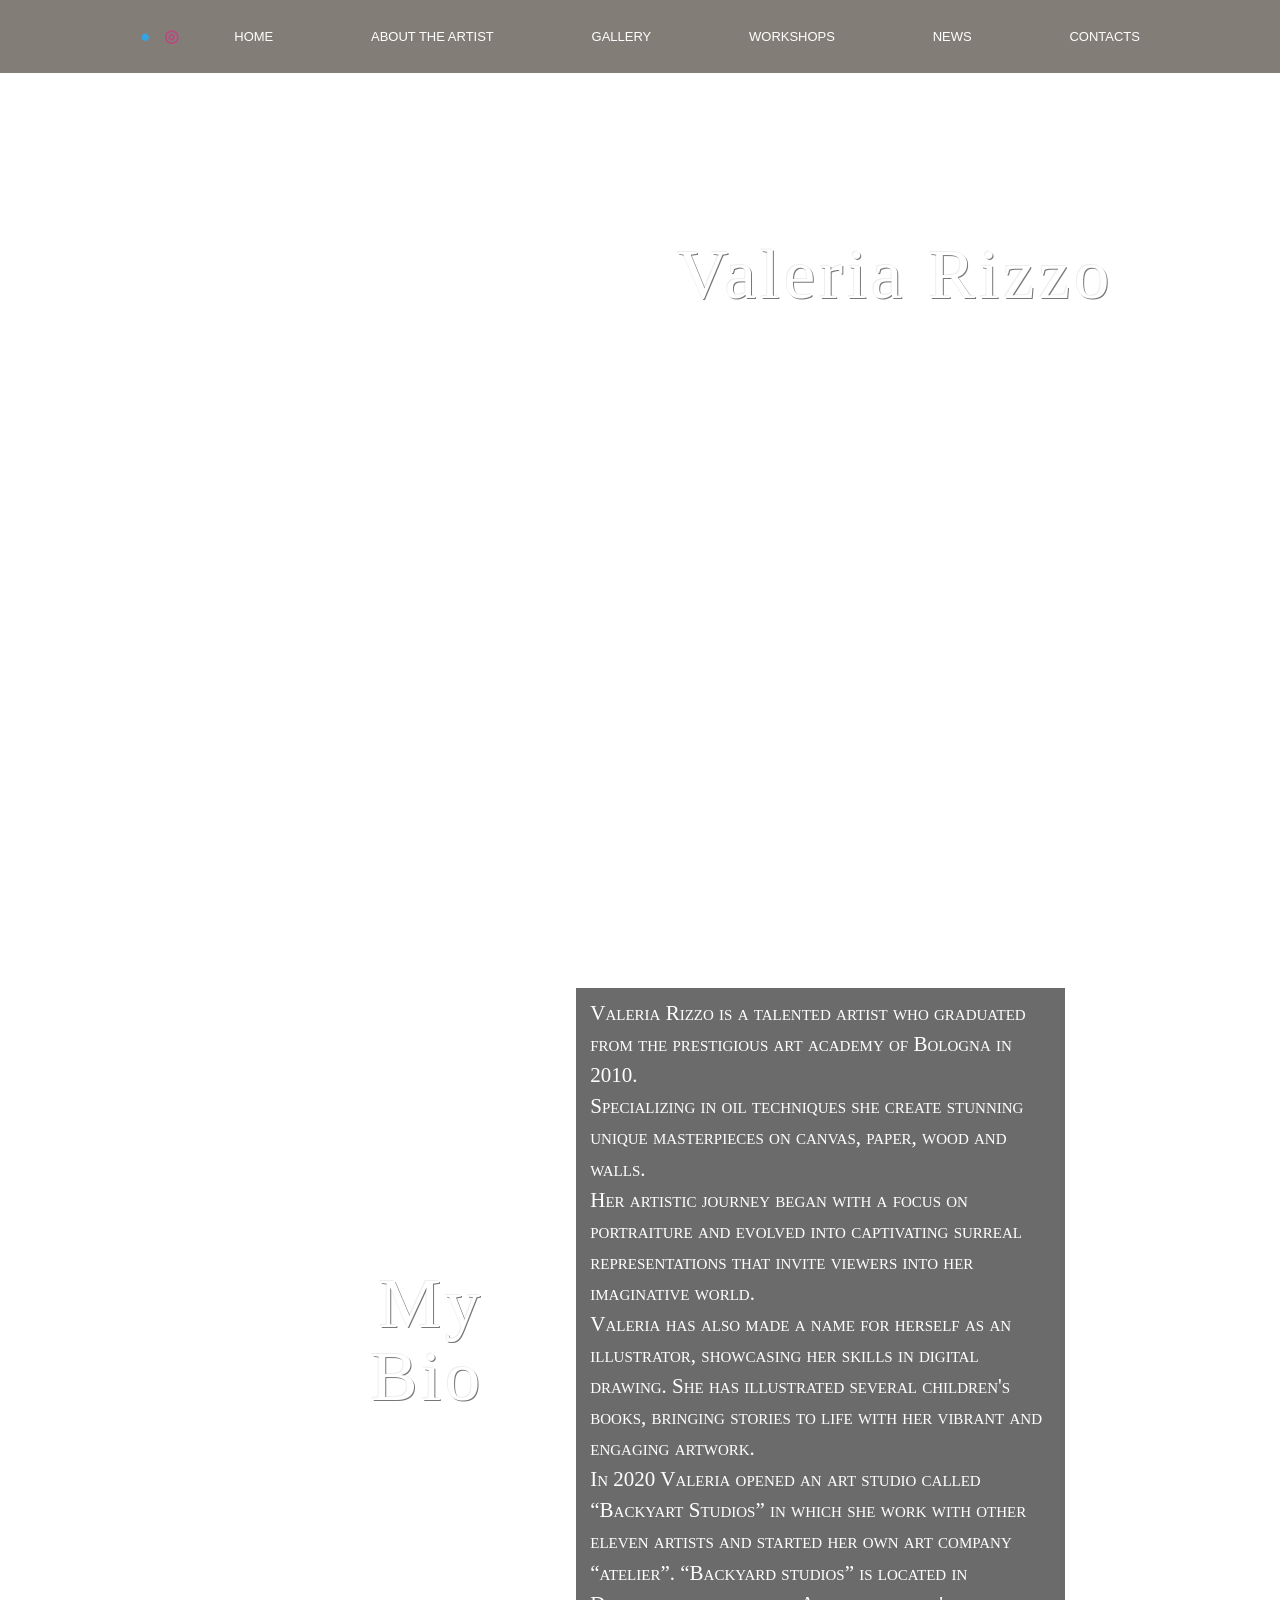
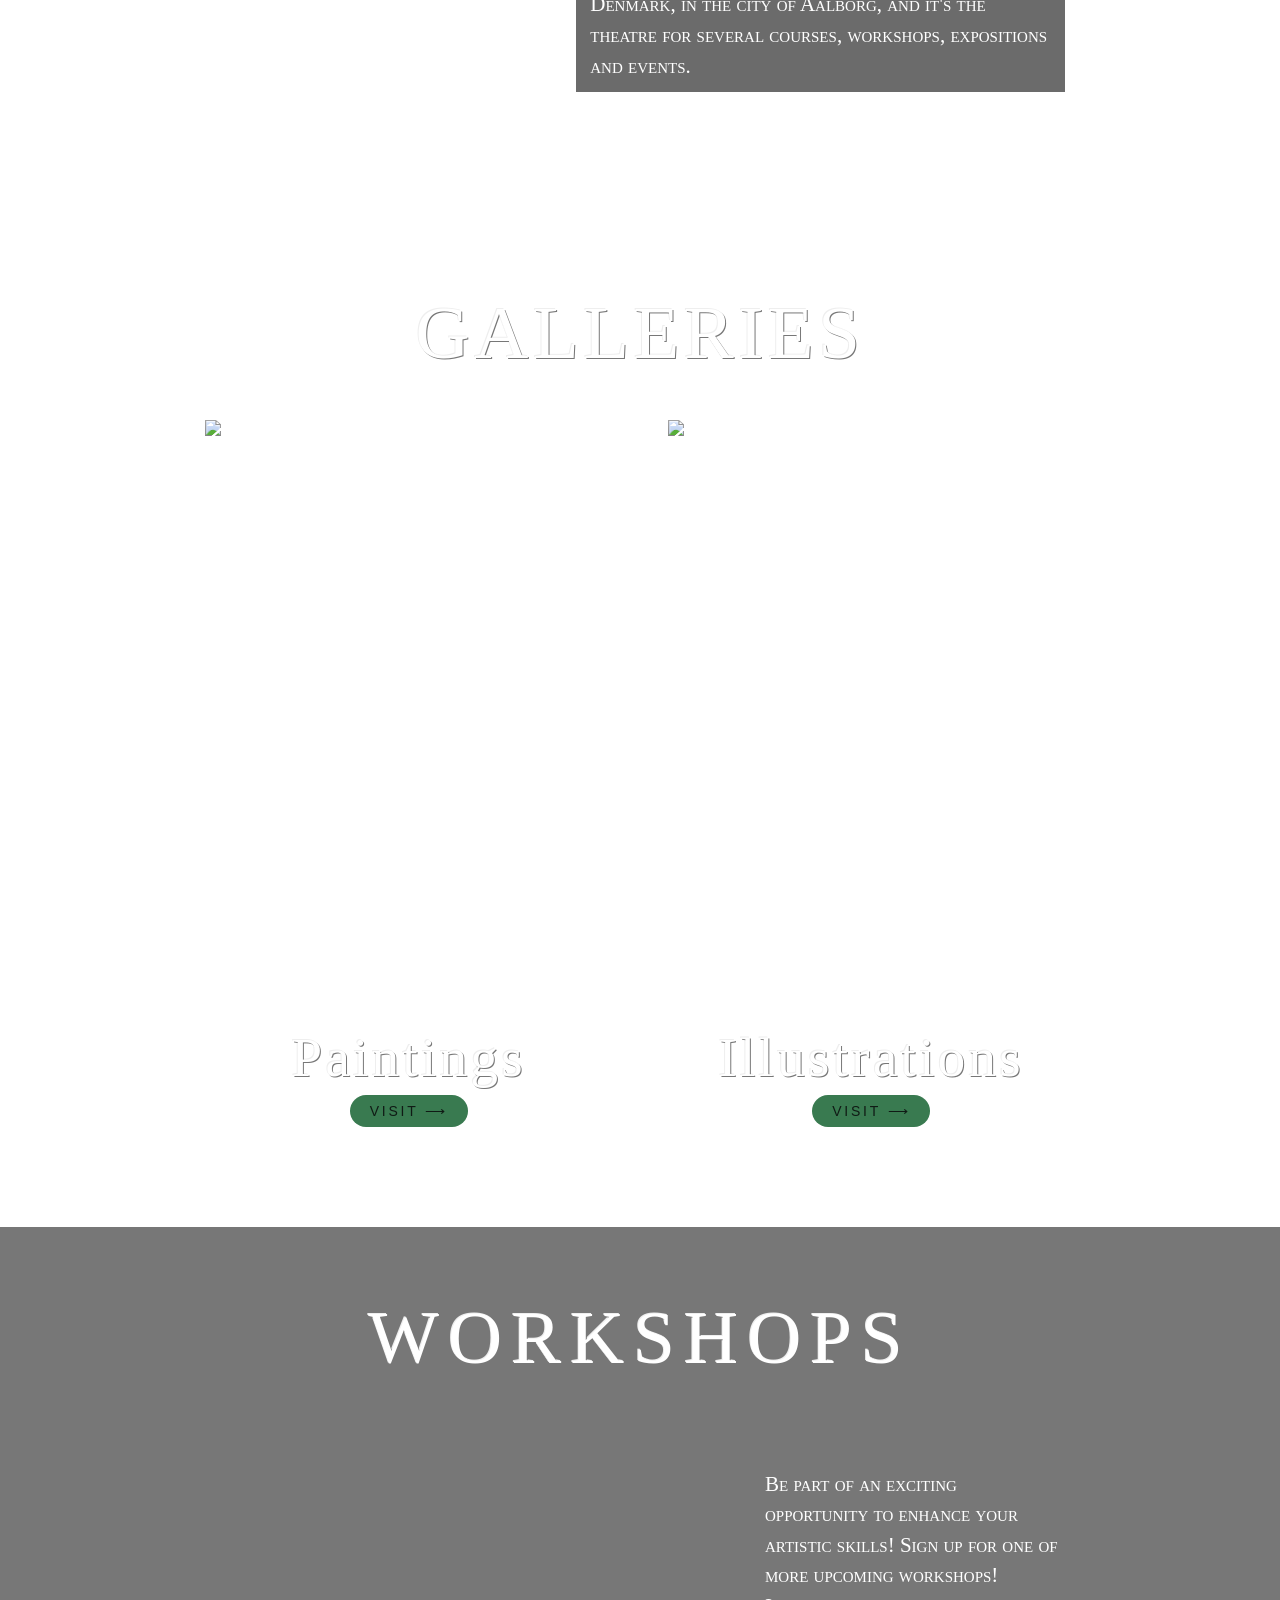
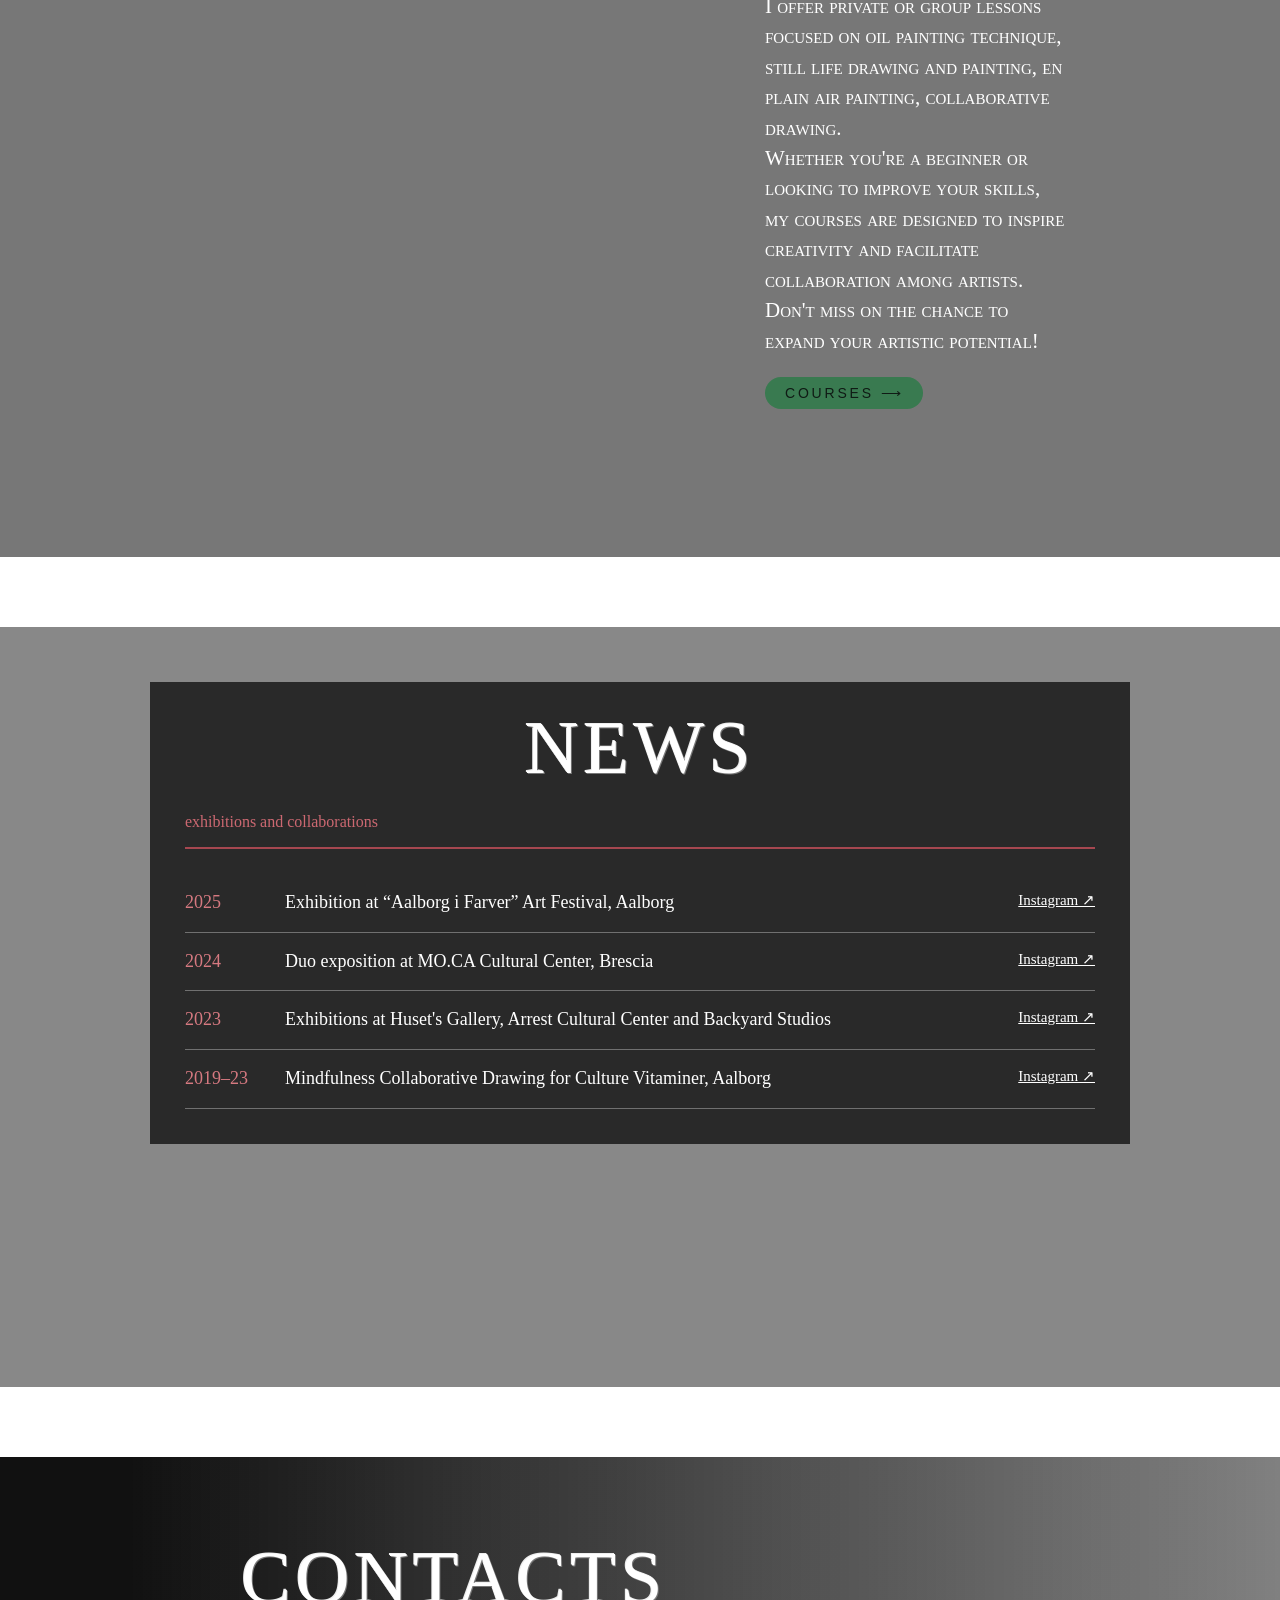
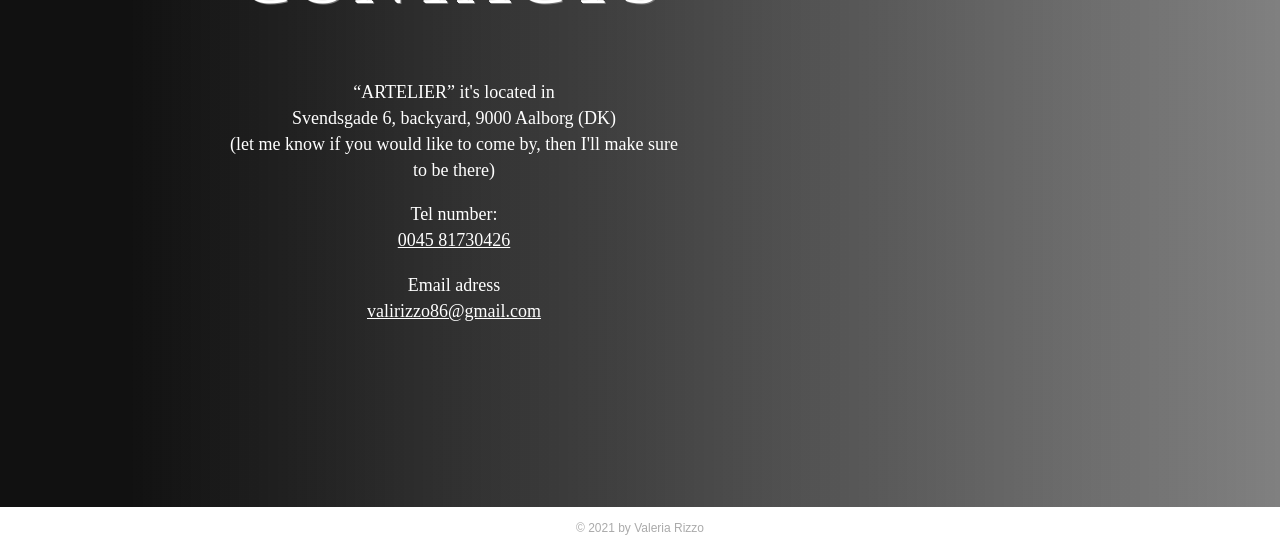
==== commit 03d1e82d: "version 1" ====
--- a/index.html
+++ b/index.html
@@ -11,9 +11,12 @@
   body { margin:0; color:var(--white); background:#fff; }
   a { color:inherit; }
   .art-heading { font-family:Georgia,'Times New Roman',serif; font-weight:400; letter-spacing:.06em; text-shadow:1px 1px 0 #777,-1px -1px 0 #eee; }
-  .cover { position:relative; isolation:isolate; background:none; }
-  .cover::before { content:""; position:absolute; inset:0; z-index:-1; background-image:var(--art); background-position:center; background-size:cover; background-attachment:fixed; }
-  /* Keep the artwork anchored to the viewport while foreground content scrolls. */
+  /* One stationary artwork behind the whole page. */
+  body::before { content:""; position:fixed; inset:0; z-index:-2;
+    background:url('https://static.wixstatic.com/media/8be133_4eb061032e5b473d9931a80379a6a643~mv2.jpg') center / cover no-repeat; }
+  /* Each content panel, including its own image, scrolls in the foreground. */
+  .cover { position:relative; background-image:var(--art); background-position:center;
+    background-size:cover; background-repeat:no-repeat; }
   header { position:absolute; inset:0 0 auto; z-index:2; height:73px; background:rgba(33,24,13,.56); font:13px Arial,sans-serif; }
   .nav-wrap { max-width:1000px; height:100%; margin:auto; display:flex; align-items:center; gap:55px; }
   .social { display:flex; gap:14px; align-items:center; }
@@ -22,7 +25,7 @@
   nav { display:flex; justify-content:space-between; gap:30px; flex:1; }
   nav a { text-decoration:none; white-space:nowrap; }
   nav a:hover { text-decoration:underline; }
-  .hero { min-height:840px; height:100vh; max-height:980px; --art:url('https://static.wixstatic.com/media/8be133_4eb061032e5b473d9931a80379a6a643~mv2.jpg'); }
+  .hero { min-height:840px; height:100vh; max-height:980px; background:transparent; }
   .hero h1 { position:absolute; top:26%; right:13%; font-size:clamp(50px,5.5vw,78px); margin:0; }
   .down { position:absolute; bottom:20%; left:50%; transform:translateX(-50%); font:70px/1 Arial,sans-serif; text-decoration:none; }
   .bio { min-height:880px; --art:url('https://static.wixstatic.com/media/8be133_e450e30cafd84d299d033223496c93ed~mv2.jpg'); display:flex; align-items:center; justify-content:center; }
@@ -54,7 +57,6 @@
   .contact-inner { width:460px; text-align:center; margin-right:30%; }
   .contact h2 { margin-bottom:60px; }.contact p { font:18px/1.45 Georgia,serif; }
   footer { color:#aaa; text-align:center; padding:14px; font:12px Arial,sans-serif; }
-  @supports (-webkit-touch-callout: none) { .cover::before { background-attachment:scroll; } }
   @media(max-width:750px) { header { height:auto; position:absolute; } .nav-wrap { padding:15px; display:block; } .social { justify-content:center; margin-bottom:12px; } nav { justify-content:center; flex-wrap:wrap; gap:10px 20px; } .hero { min-height:650px; } .hero h1 { top:35%; right:5%; left:5%; text-align:center; } .bio { min-height:700px; } .bio-inner { grid-template-columns:1fr; padding:60px 0; } .bio h2 { text-align:center; margin:0 0 25px; } .bio-copy { padding-left:15px; } .gallery-grid { gap:18px; } .gallery-grid img { height:300px; } .gallery-grid h3 { font-size:30px; } .workshops { min-height:650px; } .workshop-copy { margin:50px auto; } .timeline li { grid-template-columns:1fr; gap:3px; } .contact-inner { margin:0; } }
 </style>
 </head>
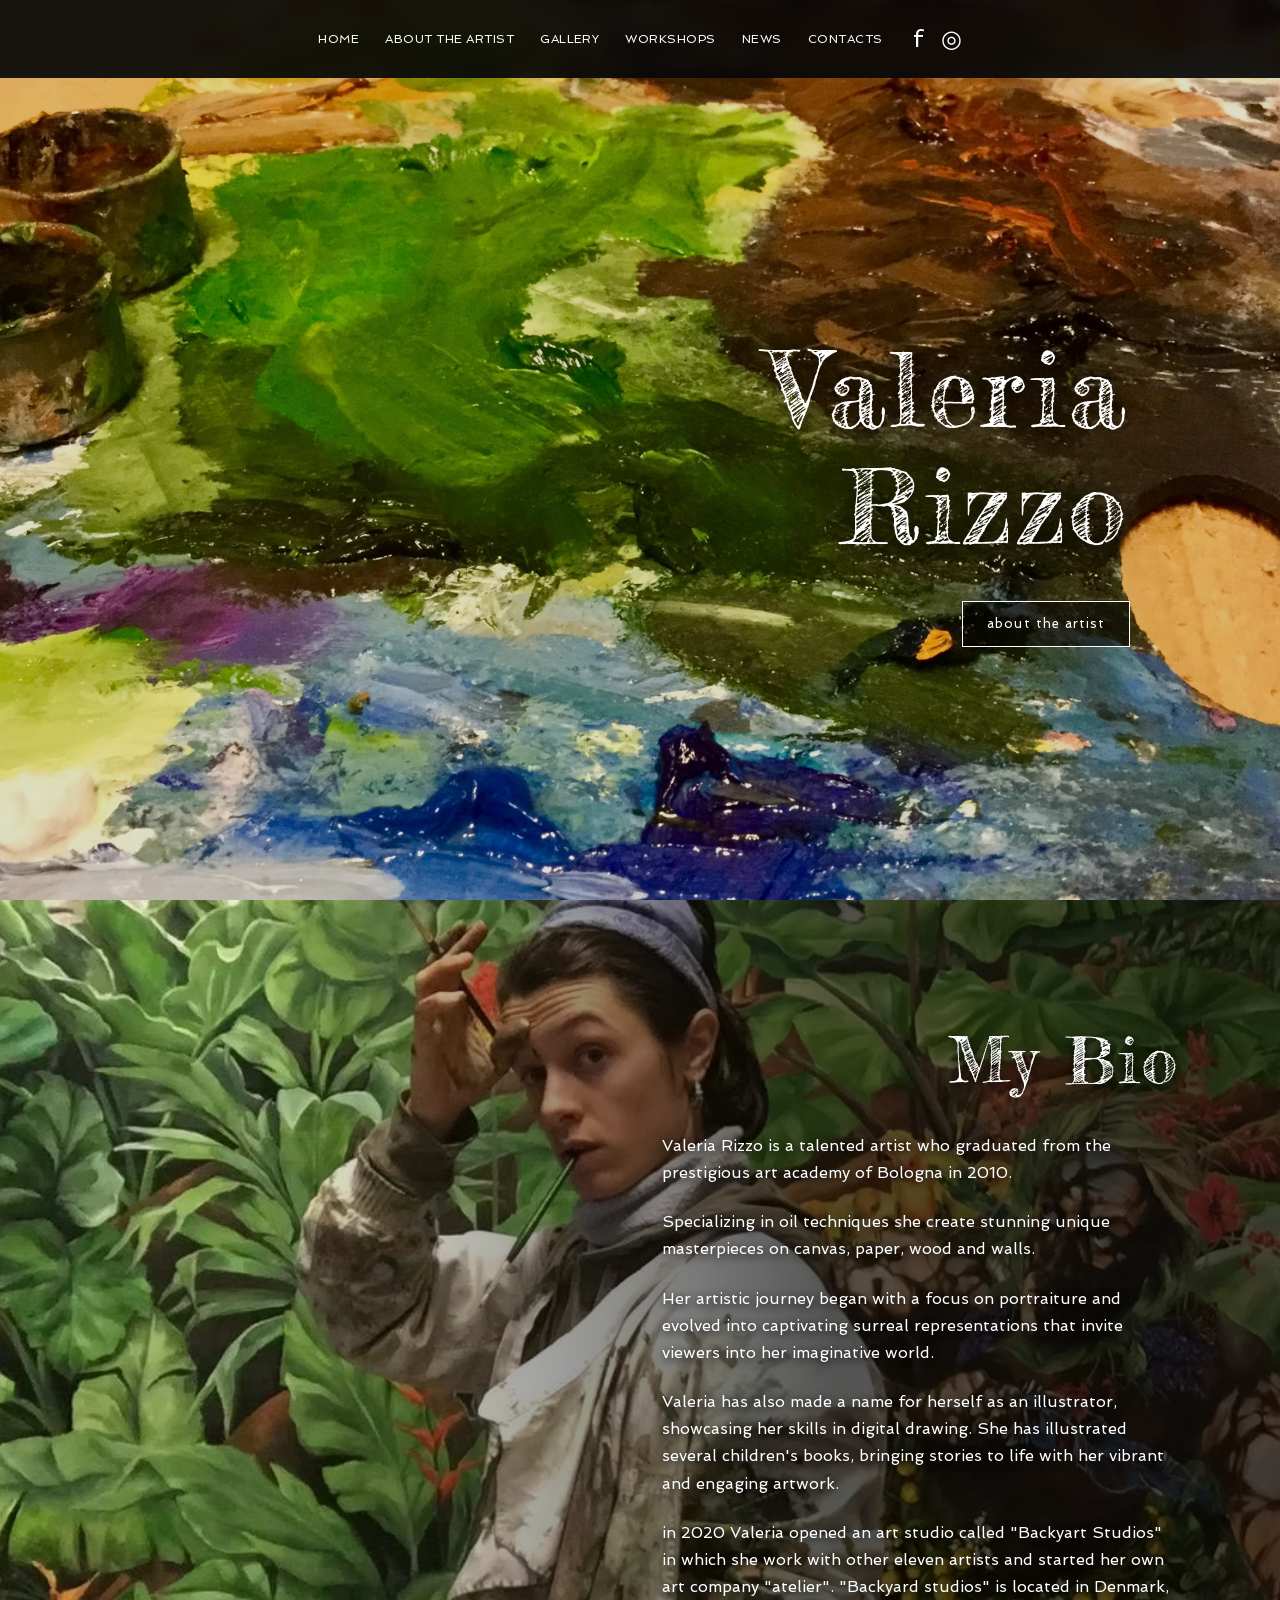
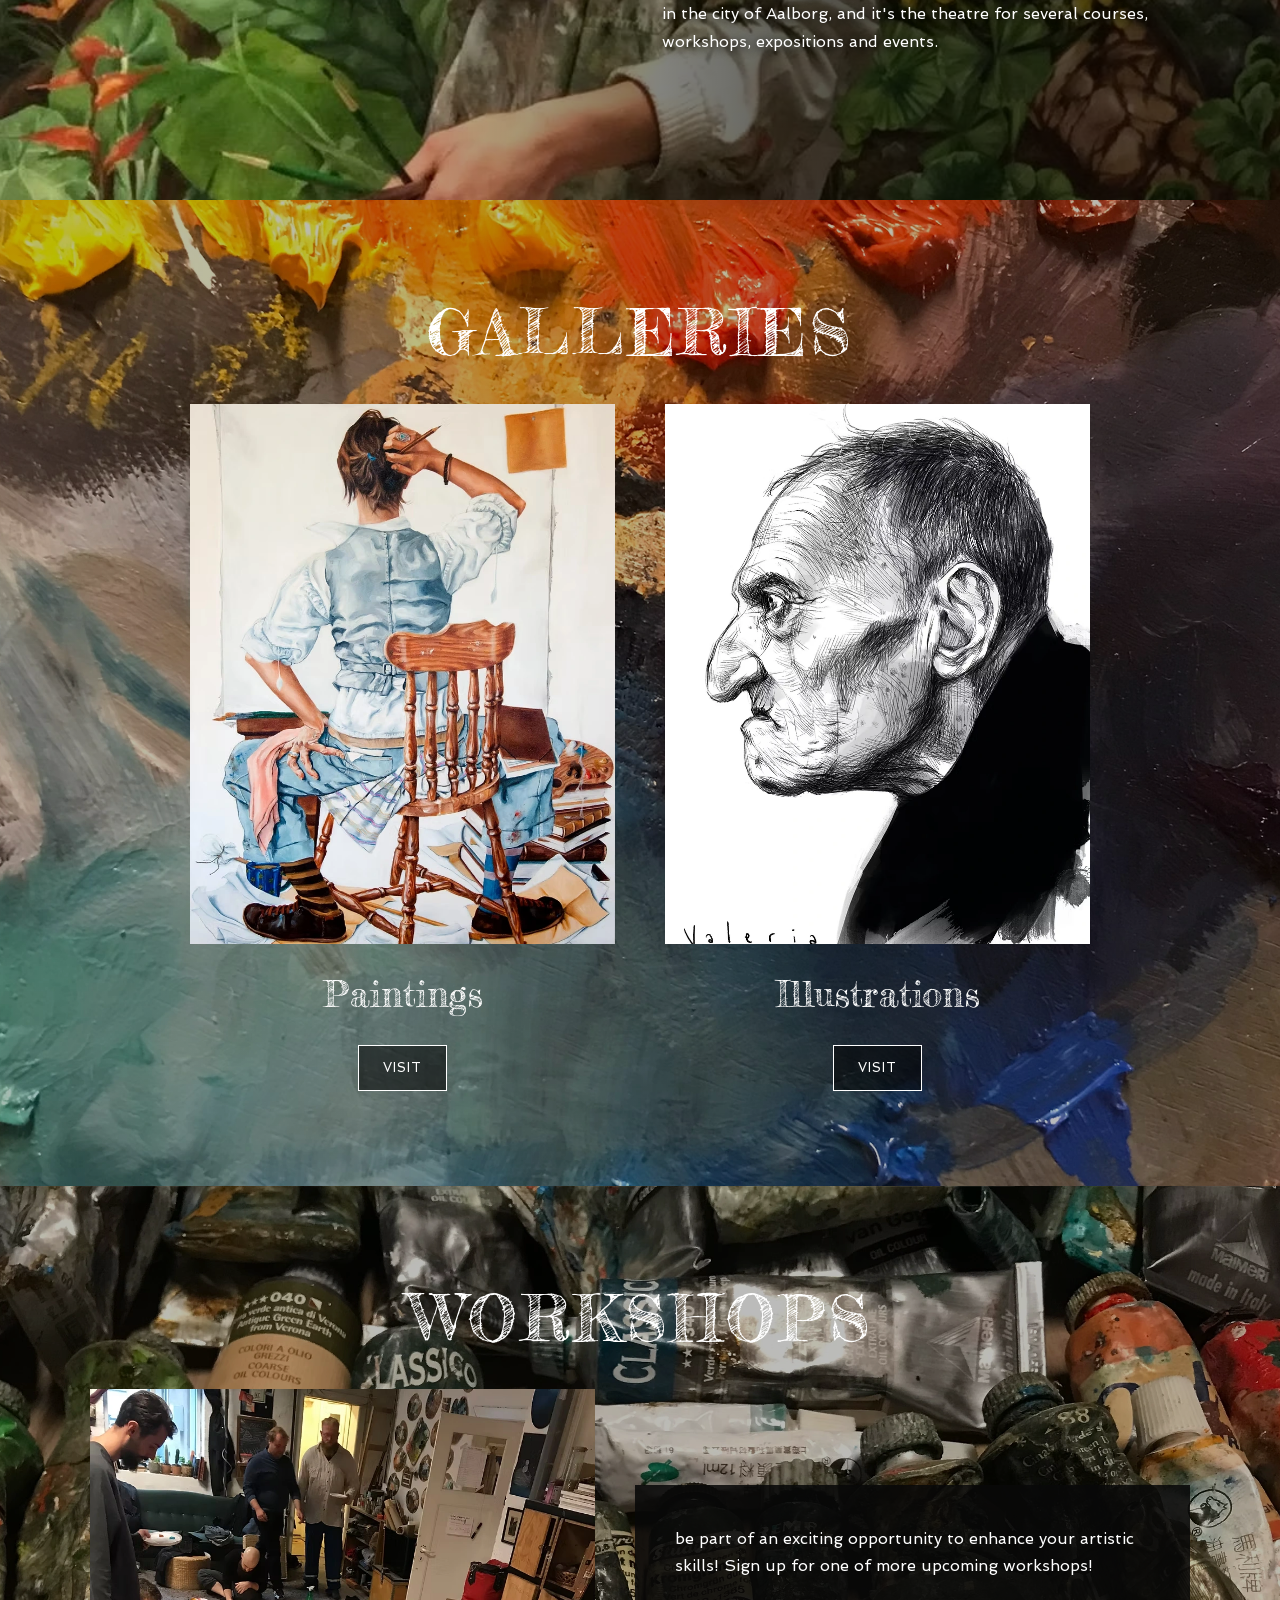
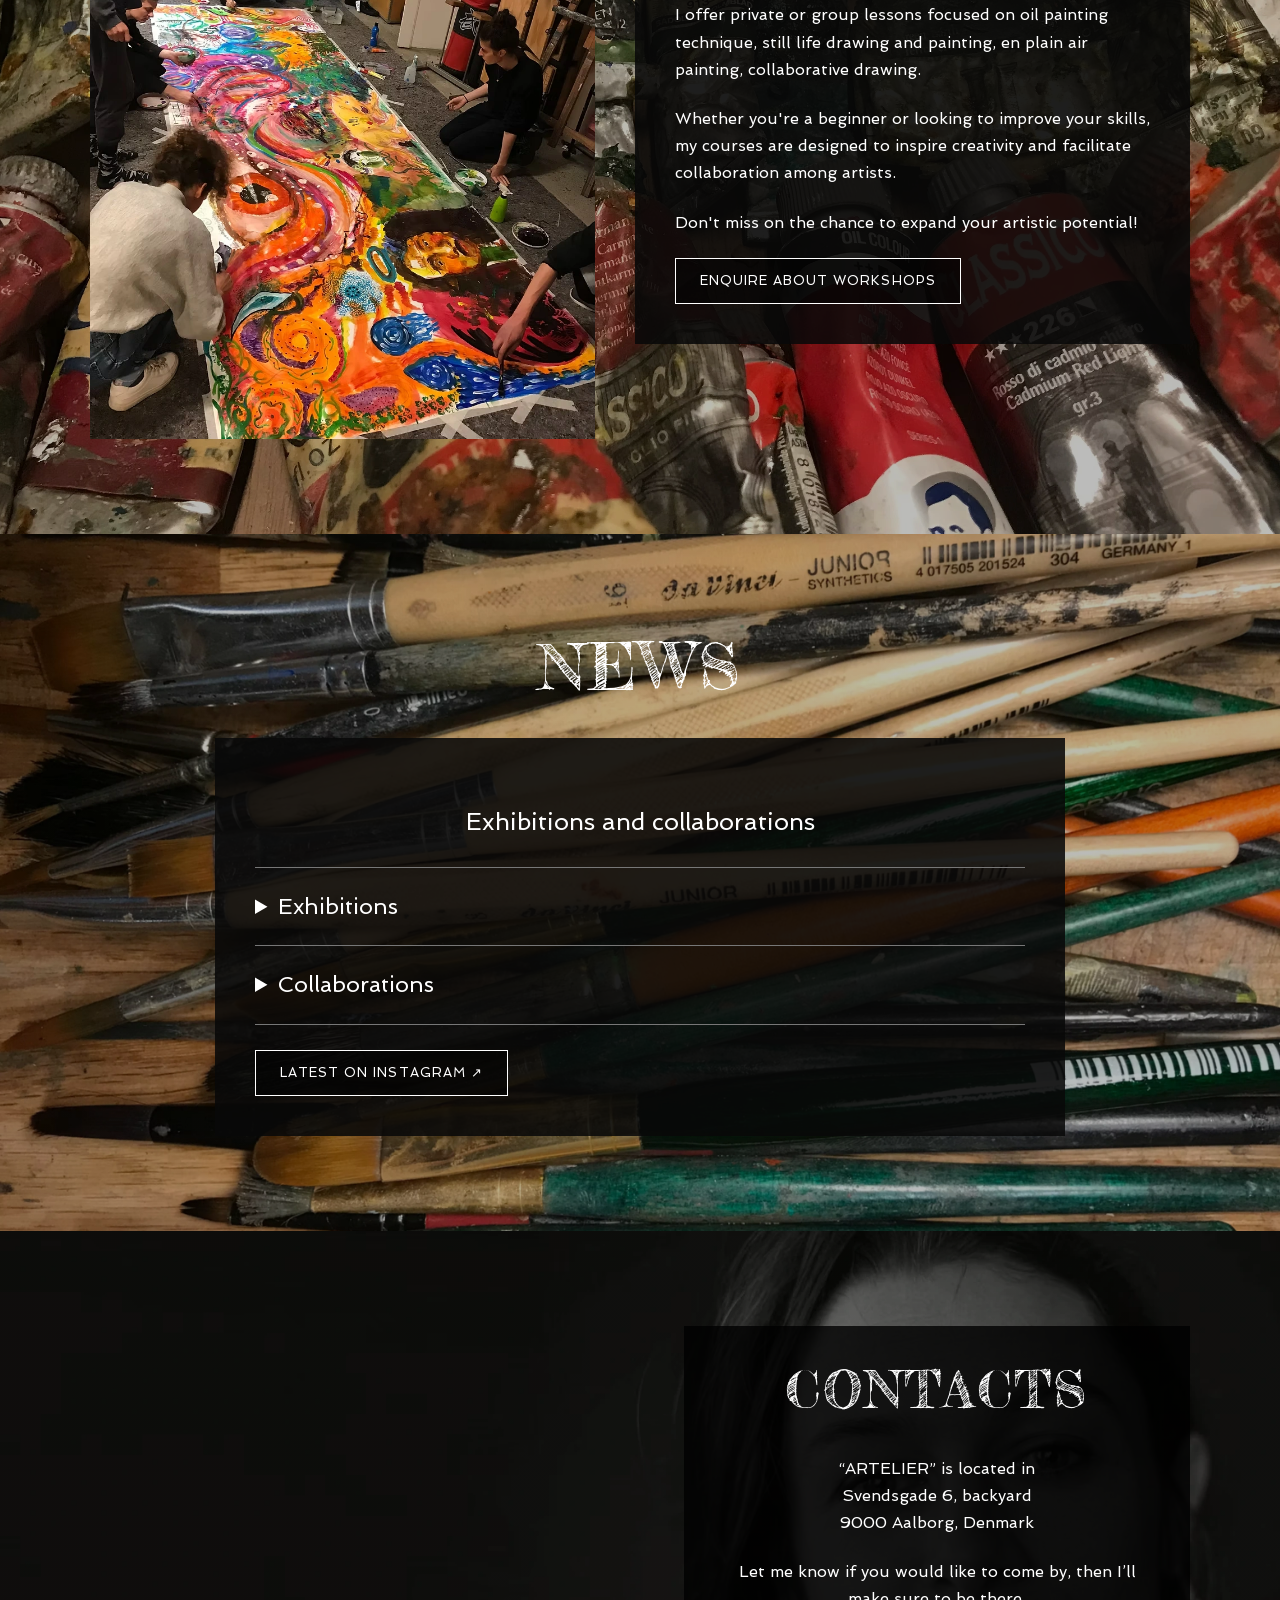
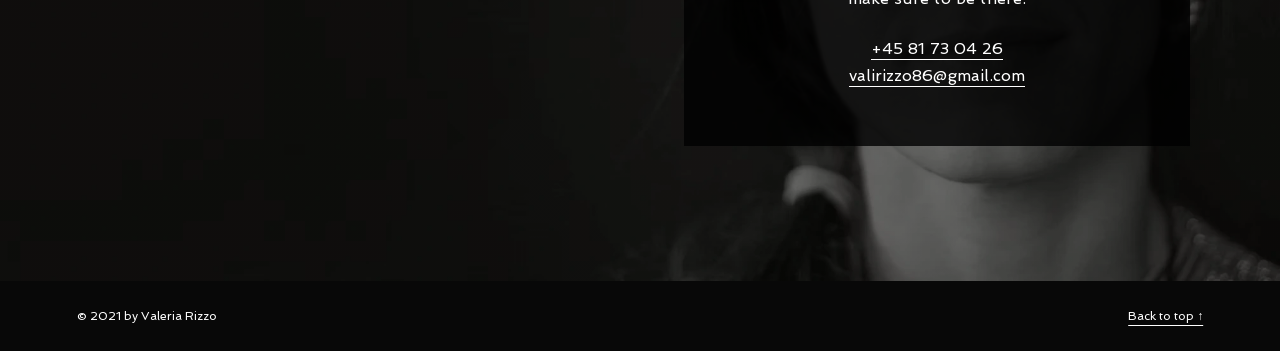
==== commit 565a56b8: "moving version from WIX" ====
--- a/index.html
+++ b/index.html
@@ -1,77 +1,17 @@
 <!doctype html>
-<html lang="en">
-<head>
-<meta charset="utf-8"><meta name="viewport" content="width=device-width, initial-scale=1">
-<title>HOME | Valeria</title>
-<meta name="description" content="Valeria Rizzo — paintings, illustrations and workshops in Aalborg.">
-<style>
-  :root { --white:#fff; --green:#397a50; --red:#a64750; }
-  * { box-sizing:border-box; }
-  html { scroll-behavior:smooth; }
-  body { margin:0; color:var(--white); background:#fff; }
-  a { color:inherit; }
-  .art-heading { font-family:Georgia,'Times New Roman',serif; font-weight:400; letter-spacing:.06em; text-shadow:1px 1px 0 #777,-1px -1px 0 #eee; }
-  /* One stationary artwork behind the whole page. */
-  body::before { content:""; position:fixed; inset:0; z-index:-2;
-    background:url('https://static.wixstatic.com/media/8be133_4eb061032e5b473d9931a80379a6a643~mv2.jpg') center / cover no-repeat; }
-  /* Each content panel, including its own image, scrolls in the foreground. */
-  .cover { position:relative; background-image:var(--art); background-position:center;
-    background-size:cover; background-repeat:no-repeat; }
-  header { position:absolute; inset:0 0 auto; z-index:2; height:73px; background:rgba(33,24,13,.56); font:13px Arial,sans-serif; }
-  .nav-wrap { max-width:1000px; height:100%; margin:auto; display:flex; align-items:center; gap:55px; }
-  .social { display:flex; gap:14px; align-items:center; }
-  .social a { text-decoration:none; font-weight:bold; font-size:17px; }
-  .social a:first-child { color:#35a4e5; }.social a:last-child { color:#bc487e; }
-  nav { display:flex; justify-content:space-between; gap:30px; flex:1; }
-  nav a { text-decoration:none; white-space:nowrap; }
-  nav a:hover { text-decoration:underline; }
-  .hero { min-height:840px; height:100vh; max-height:980px; background:transparent; }
-  .hero h1 { position:absolute; top:26%; right:13%; font-size:clamp(50px,5.5vw,78px); margin:0; }
-  .down { position:absolute; bottom:20%; left:50%; transform:translateX(-50%); font:70px/1 Arial,sans-serif; text-decoration:none; }
-  .bio { min-height:880px; --art:url('https://static.wixstatic.com/media/8be133_e450e30cafd84d299d033223496c93ed~mv2.jpg'); display:flex; align-items:center; justify-content:center; }
-  .bio-inner { width:min(850px,92%); display:grid; grid-template-columns:35% 65%; align-items:center; }
-  .bio h2 { font-size:70px; line-height:1.05; text-align:right; margin:0 28px 0 0; }
-  .bio-copy { border-left:3px solid white; padding:0 0 0 11%; }
-  .bio-copy p { background:rgba(0,0,0,.58); padding:10px 14px; font:small-caps 21px/1.48 Georgia,serif; margin:0; }
-  .spacer { height:70px; background:white; }
-  .gallery { --art:url('https://static.wixstatic.com/media/8be133_fe0573f189de481abc08527c82d72833~mv2.png'); text-align:center; padding:42px 20px 30px; }
-  .gallery h2,.workshops h2,.news h2,.contact h2 { font-size:clamp(48px,6vw,75px); line-height:1.1; margin:0 0 45px; }
-  .gallery-grid { max-width:870px; margin:auto; display:grid; grid-template-columns:1fr 1fr; gap:55px; }
-  .gallery-grid img { width:100%; height:600px; object-fit:cover; display:block; }
-  .gallery-grid h3 { font-size:55px; margin:6px 0; }
-  .gallery-grid a { text-decoration:none; }
-  .pill { display:inline-block; background:var(--green); border-radius:30px; padding:8px 20px; font:14px Arial,sans-serif; letter-spacing:.2em; text-decoration:none; color:#101b15; }
-  .pill:hover { filter:brightness(1.2); }
-  .workshops { min-height:930px; --art:linear-gradient(#0008,#0008),url('https://static.wixstatic.com/media/8be133_b2db0adc5c324e56b676e0bb986cf188~mv2.png'); padding:70px 20px; }
-  .workshops h2 { text-align:center; letter-spacing:.12em; }
-  .workshop-copy { width:300px; margin:90px max(10%,calc((100% - 850px)/2)) 0 auto; }
-  .workshop-copy p { font:small-caps 21px/1.45 Georgia,serif; }
-  .news { min-height:760px; --art:linear-gradient(#0007,#0007),url('https://static.wixstatic.com/media/8be133_c35999d08713418a93888ee007b5c206~mv2.jpg'); padding:55px 20px; }
-  .news-panel { max-width:980px; margin:auto; padding:25px 35px 35px; background:rgba(0,0,0,.7); }
-  .news h2 { text-align:center; margin-bottom:24px; }
-  .news-sub { border-bottom:2px solid var(--red); color:#cc6871; padding:0 0 16px; margin-bottom:25px; font:16px Georgia,serif; }
-  .timeline { list-style:none; margin:0; padding:0; font:18px/1.65 Georgia,serif; }
-  .timeline li { display:grid; grid-template-columns:85px 1fr auto; gap:15px; border-bottom:1px solid #fff5; padding:14px 0; }
-  .timeline time { color:#d67980; }.timeline a { color:#fff; font-size:15px; }
-  .contact { min-height:650px; --art:linear-gradient(90deg,#111 10%,#1118),url('https://static.wixstatic.com/media/cb0b9b_b9e99004452d433b980bf4b82bdfe999~mv2.jpg'); display:flex; align-items:flex-start; justify-content:center; padding:80px 20px; }
-  .contact-inner { width:460px; text-align:center; margin-right:30%; }
-  .contact h2 { margin-bottom:60px; }.contact p { font:18px/1.45 Georgia,serif; }
-  footer { color:#aaa; text-align:center; padding:14px; font:12px Arial,sans-serif; }
-  @media(max-width:750px) { header { height:auto; position:absolute; } .nav-wrap { padding:15px; display:block; } .social { justify-content:center; margin-bottom:12px; } nav { justify-content:center; flex-wrap:wrap; gap:10px 20px; } .hero { min-height:650px; } .hero h1 { top:35%; right:5%; left:5%; text-align:center; } .bio { min-height:700px; } .bio-inner { grid-template-columns:1fr; padding:60px 0; } .bio h2 { text-align:center; margin:0 0 25px; } .bio-copy { padding-left:15px; } .gallery-grid { gap:18px; } .gallery-grid img { height:300px; } .gallery-grid h3 { font-size:30px; } .workshops { min-height:650px; } .workshop-copy { margin:50px auto; } .timeline li { grid-template-columns:1fr; gap:3px; } .contact-inner { margin:0; } }
-</style>
-</head>
-<body>
-<header><div class="nav-wrap"><div class="social"><a aria-label="Facebook" href="https://www.facebook.com/valeria.rizzo.54738">●</a><a aria-label="Instagram" href="https://www.instagram.com/valipaint/">◎</a></div><nav aria-label="Main navigation"><a href="#home">HOME</a><a href="#about">ABOUT THE ARTIST</a><a href="#gallery">GALLERY</a><a href="#workshops">WORKSHOPS</a><a href="#news">NEWS</a><a href="#contact">CONTACTS</a></nav></div></header>
-<main>
-<section class="hero cover" id="home"><h1 class="art-heading">Valeria Rizzo</h1><a class="down" href="#about" aria-label="Scroll to biography">⌄</a></section>
-<section class="bio cover" id="about"><div class="bio-inner"><h2 class="art-heading">My<br>Bio</h2><div class="bio-copy"><p>Valeria Rizzo is a talented artist who graduated from the prestigious art academy of Bologna in 2010.<br>Specializing in oil techniques she create stunning unique masterpieces on canvas, paper, wood and walls.<br>Her artistic journey began with a focus on portraiture and evolved into captivating surreal representations that invite viewers into her imaginative world.<br>Valeria has also made a name for herself as an illustrator, showcasing her skills in digital drawing. She has illustrated several children's books, bringing stories to life with her vibrant and engaging artwork.<br>In 2020 Valeria opened an art studio called “Backyart Studios” in which she work with other eleven artists and started her own art company “atelier”. “Backyard studios” is located in Denmark, in the city of Aalborg, and it's the theatre for several courses, workshops, expositions and events.</p></div></div></section>
-<div class="spacer"></div>
-<section class="gallery cover" id="gallery"><h2 class="art-heading">GALLERIES</h2><div class="gallery-grid"><article><a href="https://www.valeandart.com/paintings"><img src="https://static.wixstatic.com/media/8be133_415001bd65e64ce58bc88fdc8929a309~mv2.jpg" alt="Valeria's painting"><h3 class="art-heading">Paintings</h3></a><a class="pill" href="https://www.valeandart.com/paintings">VISIT ⟶</a></article><article><a href="https://www.valeandart.com/illustrations"><img src="https://static.wixstatic.com/media/8be133_2f87b4382221489284aac93825d49f47~mv2.jpeg" alt="Valeria's illustration"><h3 class="art-heading">Illustrations</h3></a><a class="pill" href="https://www.valeandart.com/illustrations">VISIT ⟶</a></article></div></section>
-<div class="spacer"></div>
-<section class="workshops cover" id="workshops"><h2 class="art-heading">WORKSHOPS</h2><div class="workshop-copy"><p>Be part of an exciting opportunity to enhance your artistic skills! Sign up for one of more upcoming workshops!<br>I offer private or group lessons focused on oil painting technique, still life drawing and painting, en plain air painting, collaborative drawing.<br>Whether you're a beginner or looking to improve your skills, my courses are designed to inspire creativity and facilitate collaboration among artists.<br>Don't miss on the chance to expand your artistic potential!</p><a class="pill" href="https://www.valeandart.com/courses">COURSES ⟶</a></div></section>
-<div class="spacer"></div>
-<section class="news cover" id="news"><div class="news-panel"><h2 class="art-heading">NEWS</h2><div class="news-sub">exhibitions and collaborations</div><ol class="timeline"><li><time>2025</time><span>Exhibition at “Aalborg i Farver” Art Festival, Aalborg</span><a href="https://www.instagram.com/valipaint/">Instagram ↗</a></li><li><time>2024</time><span>Duo exposition at MO.CA Cultural Center, Brescia</span><a href="https://www.instagram.com/valipaint/">Instagram ↗</a></li><li><time>2023</time><span>Exhibitions at Huset's Gallery, Arrest Cultural Center and Backyard Studios</span><a href="https://www.instagram.com/valipaint/">Instagram ↗</a></li><li><time>2019–23</time><span>Mindfulness Collaborative Drawing for Culture Vitaminer, Aalborg</span><a href="https://www.instagram.com/valipaint/">Instagram ↗</a></li></ol></div></section>
-<div class="spacer"></div>
-<section class="contact cover" id="contact"><div class="contact-inner"><h2 class="art-heading">CONTACTS</h2><p>“ARTELIER” it's located in<br>Svendsgade 6, backyard, 9000 Aalborg (DK)<br>(let me know if you would like to come by, then I'll make sure to be there)</p><p>Tel number:<br><a href="tel:+4581730426">0045 81730426</a></p><p>Email adress<br><a href="mailto:valirizzo86@gmail.com">valirizzo86@gmail.com</a></p></div></section>
-</main><footer>© 2021 by Valeria Rizzo</footer>
-</body></html>
+<html lang="en"><head><meta charset="utf-8"><meta name="viewport" content="width=device-width, initial-scale=1"><title>Home | Valeria Rizzo</title><meta name="description" content="Paintings, illustrations and art workshops by Valeria Rizzo in Aalborg, Denmark."><link rel="stylesheet" href="styles.css"><link rel="stylesheet" href="background.css"><script src="script.js" defer></script></head>
+<body id="top"><header><a class="brand" href="index.html">Valeria Rizzo</a><button class="menu-toggle" aria-expanded="false" aria-controls="navigation">Menu</button><nav id="navigation" aria-label="Main navigation"><a href="index.html">HOME</a><a href="index.html#about">ABOUT THE ARTIST</a><a href="index.html#gallery">GALLERY</a><a href="index.html#workshops">WORKSHOPS</a><a href="index.html#news">NEWS</a><a href="index.html#contact">CONTACTS</a></nav><div class="social"><a href="https://www.facebook.com/valeria.rizzo.54738" target="_blank" rel="noopener noreferrer" aria-label="Facebook">f</a><a href="https://www.instagram.com/valipaint/" target="_blank" rel="noopener noreferrer" aria-label="Instagram">◎</a></div></header><main>
+<!-- The palette stays fixed while the sections scroll over it. -->
+<section class="hero"><div><h1>Valeria<br>Rizzo</h1><a class="button" href="#about">about the artist</a></div></section>
+<section id="about" class="bio" style="--section-image:url('assets/image-05.webp')"><div class="bio-copy"><h2>My Bio</h2><p>Valeria Rizzo is a talented artist who graduated from the prestigious art academy of Bologna in 2010.</p>
+<p>Specializing in oil techniques she create stunning unique masterpieces on canvas, paper, wood and walls.</p>
+<p>Her artistic journey began with a focus on portraiture and evolved into captivating surreal representations that invite viewers into her imaginative world.</p>
+<p>Valeria has also made a name for herself as an illustrator, showcasing her skills in digital drawing. She has illustrated several children&#x27;s books, bringing stories to life with her vibrant and engaging artwork.</p>
+<p>in 2020 Valeria opened an art studio called &quot;Backyart Studios&quot; in which she work with other eleven artists and started her own art company &quot;atelier&quot;. &quot;Backyard studios&quot; is located in Denmark, in the city of Aalborg, and it&#x27;s the theatre for several courses, workshops, expositions and events.</p></div></section>
+<section id="gallery" class="section gallery-section" style="--section-image:url('assets/image-06.webp')"><div class="section-inner"><h2>GALLERIES</h2><div class="gallery-cards"><a class="gallery-card" href="paintings.html"><img src="assets/image-07.webp" alt="Painting by Valeria Rizzo" loading="lazy"><span>Paintings</span><span class="button">VISIT</span></a><a class="gallery-card" href="illustrations.html"><img src="assets/image-08.webp" alt="Illustration by Valeria Rizzo" loading="lazy"><span>Illustrations</span><span class="button">VISIT</span></a></div></div></section>
+<section id="workshops" class="section" style="--section-image:url('assets/image-09.webp')"><div class="section-inner"><h2>WORKSHOPS</h2><div class="workshop-content"><img src="assets/image-10.webp" alt="Collaborative painting workshop" loading="lazy"><div class="copy-panel"><p>be part of an exciting opportunity to enhance your artistic skills! Sign up for one of more upcoming workshops!</p>
+<p>I offer private or group lessons focused on oil painting technique, still life drawing and painting, en plain air painting, collaborative drawing.</p>
+<p>Whether you&#x27;re a beginner or looking to improve your skills, my courses are designed to inspire creativity and facilitate collaboration among artists.</p>
+<p>Don&#x27;t miss on the chance to expand your artistic potential!</p><a class="button" href="mailto:valirizzo86@gmail.com?subject=Art%20workshop%20enquiry">ENQUIRE ABOUT WORKSHOPS</a></div></div></div></section>
+<section id="news" class="section" style="--section-image:url('assets/image-11.webp')"><div class="section-inner"><h2>NEWS</h2><div class="news-panel"><h3>Exhibitions and collaborations</h3><details><summary>Exhibitions</summary><p>2013 - personal exhibition at Cultural Center &quot;kulturstation&quot;, Skørping (DK)</p><p>2015 - personal exhibition at Huset&#x27;s Gallery, Aalborg (DK)</p><p>2016 - personal exhibition at ... Hotel (?), Nibe (DK)</p><p>2017 - personal exhibition at Huset&#x27;s Gallery, Aalborg (DK)</p><p>- common exhibition at &quot;Byens Rum&quot; Art Collective Studio, Aalborg (DK)</p><p>2018 - personal exhibition at &quot;Dome of Vision&quot;, Århus (DK)</p><p>2021 - common exhibition Backyart Studios, Aalborg (DK)</p><p>2022 - exposition at &quot;Holistisk Festival&quot;, Aalborg (DK)</p><p>- common exhibition Backyart Studios, Aalborg (DK)</p><p>2023 - common exhibition at Huset&#x27;s Gallery, Aalborg (DK)</p><p>- common exhibition at &quot;Arrest&quot; Cultural Center and Art Studio, Hobro (DK)</p><p>- common exhibition Backyart Studios, Aalborg (DK)</p><p>2024 - duo exposition at MO.CA Cultural Center, Brescia (IT)</p><p>2025 - exhibition at &quot;Aalborg i Farver&quot; Art Festival, Aalborg (DK)</p></details><details><summary>Collaborations</summary><p>2016 - collaboration with Artist Jørgen Stendhal, &quot;Artist Exhibit&quot; / life painting</p><p>2017 - performance for Art and Technology Student&#x27;s final exam</p><p>2018 - invited as &quot;Artist in Residence&quot; at Art and Technology University, collaboration with Professor Elisabeth Jocohum and researchers Maroš Pekarik, Carlos Gomez and Andreas Hansen / research about interaction between artist and robotic arm</p><p>2019 - performance &quot;IF/THEN&quot; for Art and Technology University</p><p>2019 - Mindfulness Collaborative Drawing with Professor Elisabeth Jocohum and researchers of Art and Technology Unersity of Aalborg.</p><p>2019/2023 - Mindfulness Collaborative Drawing for Communal Cultural Program &quot;Culture Vitaminer&quot;, Aalborg (DK)</p></details><a class="button" href="https://www.instagram.com/valipaint/" target="_blank" rel="noopener noreferrer">LATEST ON INSTAGRAM ↗</a></div></div></section>
+<section id="contact" class="section contact" style="--section-image:url('assets/image-12.webp')"><div class="section-inner"><div class="contact-panel"><h2>CONTACTS</h2><p>“ARTELIER” is located in<br>Svendsgade 6, backyard<br>9000 Aalborg, Denmark</p><p>Let me know if you would like to come by, then I’ll make sure to be there.</p><p><a href="tel:+4581730426">+45 81 73 04 26</a><br><a href="mailto:valirizzo86@gmail.com">valirizzo86@gmail.com</a></p></div></div></section></main><footer>© 2021 by Valeria Rizzo <a href="#top">Back to top ↑</a></footer></body></html>
--- a/styles.css
+++ b/styles.css
@@ -0,0 +1,7 @@
+@font-face{font-family:Fredericka;src:url('assets/display.woff2') format('woff2');font-display:swap}
+@font-face{font-family:Spinnaker;src:url('assets/body.woff2') format('woff2');font-display:swap}
+:root{color-scheme:dark;--paper:#fff;--ink:#151515}
+*{box-sizing:border-box}html{scroll-behavior:smooth;scroll-padding-top:90px}body{margin:0;background:#1c2116;color:var(--paper);font:16px/1.7 Spinnaker,Arial,sans-serif}body:before{content:'';position:fixed;inset:0;background:linear-gradient(#0002,#0002),var(--backdrop) center/cover;z-index:-1}a{color:inherit;text-underline-offset:5px}a:hover{color:#ffedb3}button,a{-webkit-tap-highlight-color:transparent}a:focus-visible,button:focus-visible,summary:focus-visible{outline:3px solid #f4d465;outline-offset:5px}button{font:inherit;cursor:pointer}header{position:sticky;top:0;z-index:20;display:flex;align-items:center;justify-content:center;gap:30px;min-height:78px;padding:15px 3%;background:#080808ed;backdrop-filter:blur(8px)}.brand{display:none;font-family:Fredericka,Georgia,serif;text-decoration:none;font-size:22px}nav{display:flex;align-items:center;gap:26px}nav a{text-decoration:none;font-size:12px;letter-spacing:.04em;white-space:nowrap}.social{display:flex;gap:18px;font-size:24px;line-height:1}.social a{text-decoration:none}.menu-toggle{display:none}h1,h2{font-family:Fredericka,Georgia,serif;font-weight:400;line-height:1.15;margin:0 0 35px;letter-spacing:.045em;font-size:clamp(40px,5vw,70px)}h3{font-size:24px;font-weight:400}p{margin:0 0 22px}.hero{min-height:calc(100svh - 78px);display:flex;align-items:center;justify-content:flex-end;padding:80px max(8%,calc((100% - 980px)/2));text-align:right}.hero h1{font-size:clamp(64px,8vw,110px);color:white;text-shadow:0 3px 24px #0009}.button{display:inline-block;border:1px solid currentColor;padding:11px 24px;text-decoration:none;letter-spacing:.08em;font-size:13px;background:#0008;text-align:center}.button:hover{background:#fff;color:#111}.bio{min-height:900px;padding:110px max(7%,calc((100% - 1080px)/2));background:linear-gradient(90deg,#0001 20%,#000a 65%),var(--section-image) center/cover;display:flex;justify-content:flex-end;align-items:center}.bio-copy{width:48%;max-width:530px;text-shadow:0 2px 10px #000}.bio h2{text-align:right}.section{position:relative;background:linear-gradient(#0004,#0004),var(--section-image) center/cover;padding:95px 6%}.section-inner{max-width:1100px;margin:auto}.section h2{text-align:center}.gallery-cards{display:grid;grid-template-columns:1fr 1fr;gap:50px;max-width:900px;margin:auto}.gallery-card{display:flex;flex-direction:column;align-items:center;gap:20px;text-decoration:none;font-family:Fredericka,Georgia,serif;font-size:36px}.gallery-card img{width:100%;height:540px;object-fit:cover}.gallery-card .button{font-family:Spinnaker,Arial,sans-serif}.workshop-content{display:grid;grid-template-columns:1fr 1.1fr;gap:40px;align-items:center}.workshop-content img{width:100%;max-height:650px;object-fit:cover}.copy-panel,.news-panel{background:#080808df;padding:40px}.news-panel{max-width:850px;margin:auto}.news-panel h3{text-align:center}.news-panel .button{margin-top:25px}details{border-top:1px solid #777;padding:20px 0}details:last-of-type{border-bottom:1px solid #777}summary{font-size:22px;cursor:pointer}details p{font-size:14px;margin:18px 0}.contact{min-height:650px;background-position:left center}.contact-panel{width:46%;margin-left:auto;padding:35px;background:#000c;text-align:center}.contact h2{font-size:clamp(36px,4vw,57px)}footer{background:#080808;padding:25px 6%;display:flex;justify-content:space-between;font-size:12px}.gallery-page{max-width:1100px;margin:70px auto;padding:45px;background:#080808ec;min-height:70vh}.gallery-page h1{text-align:center;font-size:clamp(36px,5vw,60px)}.gallery-page>p{text-align:center}.gallery-links{display:flex;justify-content:center;gap:25px;margin:30px}.art-grid{columns:3;column-gap:18px}.artwork{display:block;break-inside:avoid;margin-bottom:18px}.artwork img{display:block;width:100%;height:auto;transition:opacity .2s}.artwork:hover img{opacity:.85}dialog{border:0;padding:0;background:#101010;color:white;width:min(96vw,1400px);max-width:96vw;height:94svh;max-height:94svh;overflow:hidden}dialog::backdrop{background:#000e}dialog img{display:block;width:100%;height:calc(100% - 50px);object-fit:contain;padding:30px 65px}dialog button{position:absolute;background:#151515d9;border:1px solid #888;color:white;padding:5px 15px;font-size:28px}.close{right:12px;top:12px}.previous{left:12px;top:45%}.next{right:12px;top:45%}.counter{text-align:center;margin:0;font-size:13px}
+@media(max-width:900px){header{justify-content:space-between;flex-wrap:wrap;gap:15px}.brand{display:block}.menu-toggle{display:block;background:none;border:1px solid #888;color:white;padding:4px 12px;margin-left:auto}nav{display:none;order:4;flex-basis:100%;flex-wrap:wrap;justify-content:center;gap:20px}nav.open{display:flex}.bio{background-position:35% center;min-height:800px;padding:50px 6%;align-items:flex-end}.bio-copy{width:75%;background:#000b;padding:30px}.gallery-cards{gap:25px}.gallery-card img{height:420px}.workshop-content{gap:20px}.copy-panel{padding:25px}.contact-panel{width:60%}.gallery-page{margin:30px 4%;padding:25px}}
+@media(max-width:600px){.hero{min-height:75svh;padding:80px 7%}.hero h1{font-size:72px}.bio{padding:320px 5% 35px;background-position:30% top;min-height:0}.bio-copy{width:100%;max-width:none;padding:25px}.bio h2{text-align:left}.section{padding:55px 5%}.gallery-cards,.workshop-content{grid-template-columns:1fr}.gallery-card{margin-bottom:25px}.gallery-card img{height:auto;max-height:600px;object-fit:contain;background:#0009}.workshop-content img{max-height:520px}.contact{padding-top:270px;background-position:30% center}.contact-panel{width:100%;padding:25px}.art-grid{columns:2;column-gap:12px}.artwork{margin-bottom:12px}.gallery-page{padding:20px 14px}.gallery-page h1{font-size:38px}footer{gap:20px}.social{gap:14px}dialog img{padding:45px 15px}.previous,.next{top:auto;bottom:8px}.news-panel{padding:25px}}
+@media(prefers-reduced-motion:reduce){html{scroll-behavior:auto}*{transition:none!important}}
--- a/background.css
+++ b/background.css
@@ -0,0 +1 @@
+body{--backdrop:url('assets/image-01.webp')}
